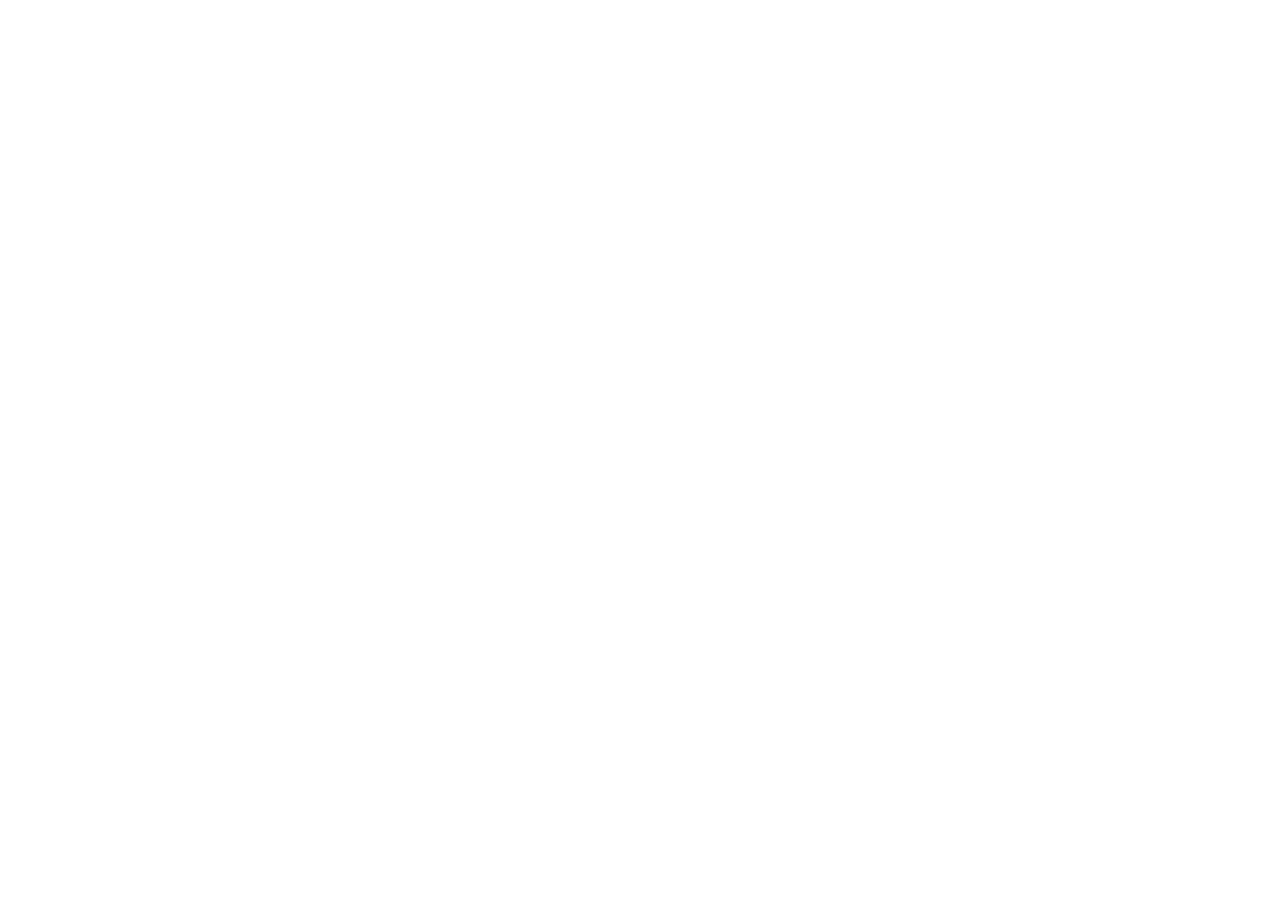
==== index.html @ 8b6b7e8b "大事件项目" ====
<!DOCTYPE html>
<html lang="en">
<head>
    <meta charset="UTF-8">
    <meta http-equiv="X-UA-Compatible" content="IE=edge">
    <meta name="viewport" content="width=device-width, initial-scale=1.0">
    <title>Document</title>
</head>
<body>
    
</body>
</html>
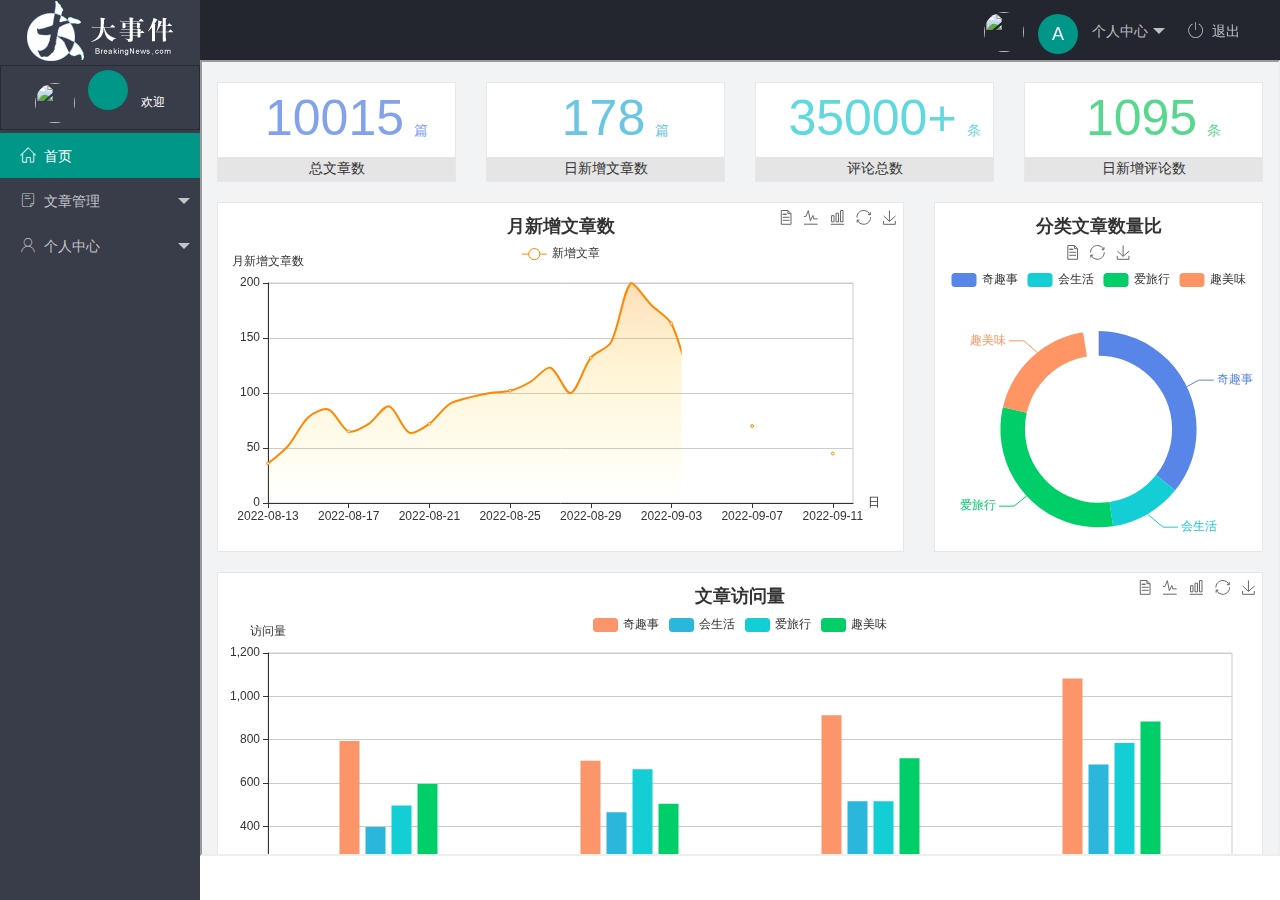
==== commit f87f54f3: "主页完成" ====
--- a/index.html
+++ b/index.html
@@ -1,12 +1,81 @@
 <!DOCTYPE html>
-<html lang="en">
+<html>
 <head>
-    <meta charset="UTF-8">
-    <meta http-equiv="X-UA-Compatible" content="IE=edge">
-    <meta name="viewport" content="width=device-width, initial-scale=1.0">
-    <title>Document</title>
+  <meta charset="utf-8">
+  <meta name="viewport" content="width=device-width">
+  <title>后台主页</title>
+    <!-- layui样式 -->
+    <link href="/assets/lib/layui/css/layui.css" rel="stylesheet">
+    <link href="/assets/fonts/iconfont.css" rel="stylesheet">
+  <link href="/assets/css/index.css" rel="stylesheet">
+    
 </head>
 <body>
-    
+<div class="layui-layout layui-layout-admin">
+  <div class="layui-header">
+    <div class="layui-logo layui-hide-xs layui-bg-black"><img src="/assets/images/logo.png"></div>
+    <!-- 头部区域（可配合layui 已有的水平导航） -->
+    <ul class="layui-nav layui-layout-right" >
+        <li class="layui-nav-item">
+          <a href="javascript:;" class="userimg">
+            <img src="http://t.cn/RCzsdCq" class="layui-nav-img"/>
+            <span class="avatar">A</span>
+            个人中心
+          </a>
+          <dl class="layui-nav-child">
+            <dd><a href="" target="fm">基本资料</a></dd>
+            <dd><a href="" target="fm">更换头像</a></dd>
+            <dd><a href="" target="fm">重置密码</a></dd>
+          </dl>
+        </li>
+        <li class="layui-nav-item">
+            <a href="javascript:;" id="out"><span class="iconfont icon-tuichu"></span>退出</a>
+        </li>
+      </ul>
+  </div>
+  
+  <div class="layui-side layui-bg-black">
+    <div class="layui-side-scroll">
+      <!-- 左侧导航区域（可配合layui已有的垂直导航） -->
+      <div class="user">
+        <img src="http://t.cn/RCzsdCq" class="layui-nav-img" />
+        <span class="avatar"></span>
+        <span id="welcome">欢迎</span>
+      </div>
+      <ul class="layui-nav layui-nav-tree" lay-shrink="all">
+        <li class="layui-nav-item layui-nav-itemed layui-this">
+          <a class="" href="/home/dashboard.html" target="fm"><span class="iconfont icon-home"></span>首页</a>
+        </li>
+        <li class="layui-nav-item">
+          <a href="javascript:;"><span class="iconfont icon-16"></span>文章管理</a>
+          <dl class="layui-nav-child">
+            <dd><a href="javascript:;" target="fm"><i class="layui-icon layui-icon-app"></i>文章累别</a></dd>
+            <dd><a href="javascript:;" target="fm"><i class="layui-icon layui-icon-app"></i>文章列表</a></dd>
+            <dd><a href="javascript:;" target="fm"><i class="layui-icon layui-icon-app"></i>发表文章</a></dd>
+          </dl>
+        </li>
+        <li class="layui-nav-item">
+            <a href="javascript:;"><span class="iconfont icon-user"></span>个人中心</a>
+            <dl class="layui-nav-child">
+              <dd><a href="javascript:;" target="fm"><i class="layui-icon layui-icon-app"></i>基本资料</a></dd>
+              <dd><a href="javascript:;" target="fm"><i class="layui-icon layui-icon-app"></i>更换头像</a></dd>
+              <dd><a href="javascript:;" target="fm"><i class="layui-icon layui-icon-app"></i>重置密码</a></dd>
+            </dl>
+          </li>
+      </ul>
+    </div>
+  </div>
+  
+  <div class="layui-body">
+    <!-- 内容主体区域 -->
+    <iframe name="fm" src="/home/dashboard.html"></iframe>
+  </div> 
+  
+  
+</div>
+<script src="/assets/lib/layui/layui.all.js"></script>
+    <script src="/assets/lib/jquery.js"></script>
+    <script src="/assets/js/base.js"></script>
+    <script src="/assets/js/index.js"></script>
 </body>
 </html>--- a/assets/lib/layui/css/layui.css
+++ b/assets/lib/layui/css/layui.css
@@ -0,0 +1,2 @@
+/** layui-v2.5.5 MIT License By https://www.layui.com */
+ .layui-inline,img{display:inline-block;vertical-align:middle}h1,h2,h3,h4,h5,h6{font-weight:400}.layui-edge,.layui-header,.layui-inline,.layui-main{position:relative}.layui-body,.layui-edge,.layui-elip{overflow:hidden}.layui-btn,.layui-edge,.layui-inline,img{vertical-align:middle}.layui-btn,.layui-disabled,.layui-icon,.layui-unselect{-moz-user-select:none;-webkit-user-select:none;-ms-user-select:none}.layui-elip,.layui-form-checkbox span,.layui-form-pane .layui-form-label{text-overflow:ellipsis;white-space:nowrap}.layui-breadcrumb,.layui-tree-btnGroup{visibility:hidden}blockquote,body,button,dd,div,dl,dt,form,h1,h2,h3,h4,h5,h6,input,li,ol,p,pre,td,textarea,th,ul{margin:0;padding:0;-webkit-tap-highlight-color:rgba(0,0,0,0)}a:active,a:hover{outline:0}img{border:none}li{list-style:none}table{border-collapse:collapse;border-spacing:0}h4,h5,h6{font-size:100%}button,input,optgroup,option,select,textarea{font-family:inherit;font-size:inherit;font-style:inherit;font-weight:inherit;outline:0}pre{white-space:pre-wrap;white-space:-moz-pre-wrap;white-space:-pre-wrap;white-space:-o-pre-wrap;word-wrap:break-word}body{line-height:24px;font:14px Helvetica Neue,Helvetica,PingFang SC,Tahoma,Arial,sans-serif}hr{height:1px;margin:10px 0;border:0;clear:both}a{color:#333;text-decoration:none}a:hover{color:#777}a cite{font-style:normal;*cursor:pointer}.layui-border-box,.layui-border-box *{box-sizing:border-box}.layui-box,.layui-box *{box-sizing:content-box}.layui-clear{clear:both;*zoom:1}.layui-clear:after{content:'\20';clear:both;*zoom:1;display:block;height:0}.layui-inline{*display:inline;*zoom:1}.layui-edge{display:inline-block;width:0;height:0;border-width:6px;border-style:dashed;border-color:transparent}.layui-edge-top{top:-4px;border-bottom-color:#999;border-bottom-style:solid}.layui-edge-right{border-left-color:#999;border-left-style:solid}.layui-edge-bottom{top:2px;border-top-color:#999;border-top-style:solid}.layui-edge-left{border-right-color:#999;border-right-style:solid}.layui-disabled,.layui-disabled:hover{color:#d2d2d2!important;cursor:not-allowed!important}.layui-circle{border-radius:100%}.layui-show{display:block!important}.layui-hide{display:none!important}@font-face{font-family:layui-icon;src:url(../font/iconfont.eot?v=250);src:url(../font/iconfont.eot?v=250#iefix) format('embedded-opentype'),url(../font/iconfont.woff2?v=250) format('woff2'),url(../font/iconfont.woff?v=250) format('woff'),url(../font/iconfont.ttf?v=250) format('truetype'),url(../font/iconfont.svg?v=250#layui-icon) format('svg')}.layui-icon{font-family:layui-icon!important;font-size:16px;font-style:normal;-webkit-font-smoothing:antialiased;-moz-osx-font-smoothing:grayscale}.layui-icon-reply-fill:before{content:"\e611"}.layui-icon-set-fill:before{content:"\e614"}.layui-icon-menu-fill:before{content:"\e60f"}.layui-icon-search:before{content:"\e615"}.layui-icon-share:before{content:"\e641"}.layui-icon-set-sm:before{content:"\e620"}.layui-icon-engine:before{content:"\e628"}.layui-icon-close:before{content:"\1006"}.layui-icon-close-fill:before{content:"\1007"}.layui-icon-chart-screen:before{content:"\e629"}.layui-icon-star:before{content:"\e600"}.layui-icon-circle-dot:before{content:"\e617"}.layui-icon-chat:before{content:"\e606"}.layui-icon-release:before{content:"\e609"}.layui-icon-list:before{content:"\e60a"}.layui-icon-chart:before{content:"\e62c"}.layui-icon-ok-circle:before{content:"\1005"}.layui-icon-layim-theme:before{content:"\e61b"}.layui-icon-table:before{content:"\e62d"}.layui-icon-right:before{content:"\e602"}.layui-icon-left:before{content:"\e603"}.layui-icon-cart-simple:before{content:"\e698"}.layui-icon-face-cry:before{content:"\e69c"}.layui-icon-face-smile:before{content:"\e6af"}.layui-icon-survey:before{content:"\e6b2"}.layui-icon-tree:before{content:"\e62e"}.layui-icon-upload-circle:before{content:"\e62f"}.layui-icon-add-circle:before{content:"\e61f"}.layui-icon-download-circle:before{content:"\e601"}.layui-icon-templeate-1:before{content:"\e630"}.layui-icon-util:before{content:"\e631"}.layui-icon-face-surprised:before{content:"\e664"}.layui-icon-edit:before{content:"\e642"}.layui-icon-speaker:before{content:"\e645"}.layui-icon-down:before{content:"\e61a"}.layui-icon-file:before{content:"\e621"}.layui-icon-layouts:before{content:"\e632"}.layui-icon-rate-half:before{content:"\e6c9"}.layui-icon-add-circle-fine:before{content:"\e608"}.layui-icon-prev-circle:before{content:"\e633"}.layui-icon-read:before{content:"\e705"}.layui-icon-404:before{content:"\e61c"}.layui-icon-carousel:before{content:"\e634"}.layui-icon-help:before{content:"\e607"}.layui-icon-code-circle:before{content:"\e635"}.layui-icon-water:before{content:"\e636"}.layui-icon-username:before{content:"\e66f"}.layui-icon-find-fill:before{content:"\e670"}.layui-icon-about:before{content:"\e60b"}.layui-icon-location:before{content:"\e715"}.layui-icon-up:before{content:"\e619"}.layui-icon-pause:before{content:"\e651"}.layui-icon-date:before{content:"\e637"}.layui-icon-layim-uploadfile:before{content:"\e61d"}.layui-icon-delete:before{content:"\e640"}.layui-icon-play:before{content:"\e652"}.layui-icon-top:before{content:"\e604"}.layui-icon-friends:before{content:"\e612"}.layui-icon-refresh-3:before{content:"\e9aa"}.layui-icon-ok:before{content:"\e605"}.layui-icon-layer:before{content:"\e638"}.layui-icon-face-smile-fine:before{content:"\e60c"}.layui-icon-dollar:before{content:"\e659"}.layui-icon-group:before{content:"\e613"}.layui-icon-layim-download:before{content:"\e61e"}.layui-icon-picture-fine:before{content:"\e60d"}.layui-icon-link:before{content:"\e64c"}.layui-icon-diamond:before{content:"\e735"}.layui-icon-log:before{content:"\e60e"}.layui-icon-rate-solid:before{content:"\e67a"}.layui-icon-fonts-del:before{content:"\e64f"}.layui-icon-unlink:before{content:"\e64d"}.layui-icon-fonts-clear:before{content:"\e639"}.layui-icon-triangle-r:before{content:"\e623"}.layui-icon-circle:before{content:"\e63f"}.layui-icon-radio:before{content:"\e643"}.layui-icon-align-center:before{content:"\e647"}.layui-icon-align-right:before{content:"\e648"}.layui-icon-align-left:before{content:"\e649"}.layui-icon-loading-1:before{content:"\e63e"}.layui-icon-return:before{content:"\e65c"}.layui-icon-fonts-strong:before{content:"\e62b"}.layui-icon-upload:before{content:"\e67c"}.layui-icon-dialogue:before{content:"\e63a"}.layui-icon-video:before{content:"\e6ed"}.layui-icon-headset:before{content:"\e6fc"}.layui-icon-cellphone-fine:before{content:"\e63b"}.layui-icon-add-1:before{content:"\e654"}.layui-icon-face-smile-b:before{content:"\e650"}.layui-icon-fonts-html:before{content:"\e64b"}.layui-icon-form:before{content:"\e63c"}.layui-icon-cart:before{content:"\e657"}.layui-icon-camera-fill:before{content:"\e65d"}.layui-icon-tabs:before{content:"\e62a"}.layui-icon-fonts-code:before{content:"\e64e"}.layui-icon-fire:before{content:"\e756"}.layui-icon-set:before{content:"\e716"}.layui-icon-fonts-u:before{content:"\e646"}.layui-icon-triangle-d:before{content:"\e625"}.layui-icon-tips:before{content:"\e702"}.layui-icon-picture:before{content:"\e64a"}.layui-icon-more-vertical:before{content:"\e671"}.layui-icon-flag:before{content:"\e66c"}.layui-icon-loading:before{content:"\e63d"}.layui-icon-fonts-i:before{content:"\e644"}.layui-icon-refresh-1:before{content:"\e666"}.layui-icon-rmb:before{content:"\e65e"}.layui-icon-home:before{content:"\e68e"}.layui-icon-user:before{content:"\e770"}.layui-icon-notice:before{content:"\e667"}.layui-icon-login-weibo:before{content:"\e675"}.layui-icon-voice:before{content:"\e688"}.layui-icon-upload-drag:before{content:"\e681"}.layui-icon-login-qq:before{content:"\e676"}.layui-icon-snowflake:before{content:"\e6b1"}.layui-icon-file-b:before{content:"\e655"}.layui-icon-template:before{content:"\e663"}.layui-icon-auz:before{content:"\e672"}.layui-icon-console:before{content:"\e665"}.layui-icon-app:before{content:"\e653"}.layui-icon-prev:before{content:"\e65a"}.layui-icon-website:before{content:"\e7ae"}.layui-icon-next:before{content:"\e65b"}.layui-icon-component:before{content:"\e857"}.layui-icon-more:before{content:"\e65f"}.layui-icon-login-wechat:before{content:"\e677"}.layui-icon-shrink-right:before{content:"\e668"}.layui-icon-spread-left:before{content:"\e66b"}.layui-icon-camera:before{content:"\e660"}.layui-icon-note:before{content:"\e66e"}.layui-icon-refresh:before{content:"\e669"}.layui-icon-female:before{content:"\e661"}.layui-icon-male:before{content:"\e662"}.layui-icon-password:before{content:"\e673"}.layui-icon-senior:before{content:"\e674"}.layui-icon-theme:before{content:"\e66a"}.layui-icon-tread:before{content:"\e6c5"}.layui-icon-praise:before{content:"\e6c6"}.layui-icon-star-fill:before{content:"\e658"}.layui-icon-rate:before{content:"\e67b"}.layui-icon-template-1:before{content:"\e656"}.layui-icon-vercode:before{content:"\e679"}.layui-icon-cellphone:before{content:"\e678"}.layui-icon-screen-full:before{content:"\e622"}.layui-icon-screen-restore:before{content:"\e758"}.layui-icon-cols:before{content:"\e610"}.layui-icon-export:before{content:"\e67d"}.layui-icon-print:before{content:"\e66d"}.layui-icon-slider:before{content:"\e714"}.layui-icon-addition:before{content:"\e624"}.layui-icon-subtraction:before{content:"\e67e"}.layui-icon-service:before{content:"\e626"}.layui-icon-transfer:before{content:"\e691"}.layui-main{width:1140px;margin:0 auto}.layui-header{z-index:1000;height:60px}.layui-header a:hover{transition:all .5s;-webkit-transition:all .5s}.layui-side{position:fixed;left:0;top:0;bottom:0;z-index:999;width:200px;overflow-x:hidden}.layui-side-scroll{position:relative;width:220px;height:100%;overflow-x:hidden}.layui-body{position:absolute;left:200px;right:0;top:0;bottom:0;z-index:998;width:auto;overflow-y:auto;box-sizing:border-box}.layui-layout-body{overflow:hidden}.layui-layout-admin .layui-header{background-color:#23262E}.layui-layout-admin .layui-side{top:60px;width:200px;overflow-x:hidden}.layui-layout-admin .layui-body{position:fixed;top:60px;bottom:44px}.layui-layout-admin .layui-main{width:auto;margin:0 15px}.layui-layout-admin .layui-footer{position:fixed;left:200px;right:0;bottom:0;height:44px;line-height:44px;padding:0 15px;background-color:#eee}.layui-layout-admin .layui-logo{position:absolute;left:0;top:0;width:200px;height:100%;line-height:60px;text-align:center;color:#009688;font-size:16px}.layui-layout-admin .layui-header .layui-nav{background:0 0}.layui-layout-left{position:absolute!important;left:200px;top:0}.layui-layout-right{position:absolute!important;right:0;top:0}.layui-container{position:relative;margin:0 auto;padding:0 15px;box-sizing:border-box}.layui-fluid{position:relative;margin:0 auto;padding:0 15px}.layui-row:after,.layui-row:before{content:'';display:block;clear:both}.layui-col-lg1,.layui-col-lg10,.layui-col-lg11,.layui-col-lg12,.layui-col-lg2,.layui-col-lg3,.layui-col-lg4,.layui-col-lg5,.layui-col-lg6,.layui-col-lg7,.layui-col-lg8,.layui-col-lg9,.layui-col-md1,.layui-col-md10,.layui-col-md11,.layui-col-md12,.layui-col-md2,.layui-col-md3,.layui-col-md4,.layui-col-md5,.layui-col-md6,.layui-col-md7,.layui-col-md8,.layui-col-md9,.layui-col-sm1,.layui-col-sm10,.layui-col-sm11,.layui-col-sm12,.layui-col-sm2,.layui-col-sm3,.layui-col-sm4,.layui-col-sm5,.layui-col-sm6,.layui-col-sm7,.layui-col-sm8,.layui-col-sm9,.layui-col-xs1,.layui-col-xs10,.layui-col-xs11,.layui-col-xs12,.layui-col-xs2,.layui-col-xs3,.layui-col-xs4,.layui-col-xs5,.layui-col-xs6,.layui-col-xs7,.layui-col-xs8,.layui-col-xs9{position:relative;display:block;box-sizing:border-box}.layui-col-xs1,.layui-col-xs10,.layui-col-xs11,.layui-col-xs12,.layui-col-xs2,.layui-col-xs3,.layui-col-xs4,.layui-col-xs5,.layui-col-xs6,.layui-col-xs7,.layui-col-xs8,.layui-col-xs9{float:left}.layui-col-xs1{width:8.33333333%}.layui-col-xs2{width:16.66666667%}.layui-col-xs3{width:25%}.layui-col-xs4{width:33.33333333%}.layui-col-xs5{width:41.66666667%}.layui-col-xs6{width:50%}.layui-col-xs7{width:58.33333333%}.layui-col-xs8{width:66.66666667%}.layui-col-xs9{width:75%}.layui-col-xs10{width:83.33333333%}.layui-col-xs11{width:91.66666667%}.layui-col-xs12{width:100%}.layui-col-xs-offset1{margin-left:8.33333333%}.layui-col-xs-offset2{margin-left:16.66666667%}.layui-col-xs-offset3{margin-left:25%}.layui-col-xs-offset4{margin-left:33.33333333%}.layui-col-xs-offset5{margin-left:41.66666667%}.layui-col-xs-offset6{margin-left:50%}.layui-col-xs-offset7{margin-left:58.33333333%}.layui-col-xs-offset8{margin-left:66.66666667%}.layui-col-xs-offset9{margin-left:75%}.layui-col-xs-offset10{margin-left:83.33333333%}.layui-col-xs-offset11{margin-left:91.66666667%}.layui-col-xs-offset12{margin-left:100%}@media screen and (max-width:768px){.layui-hide-xs{display:none!important}.layui-show-xs-block{display:block!important}.layui-show-xs-inline{display:inline!important}.layui-show-xs-inline-block{display:inline-block!important}}@media screen and (min-width:768px){.layui-container{width:750px}.layui-hide-sm{display:none!important}.layui-show-sm-block{display:block!important}.layui-show-sm-inline{display:inline!important}.layui-show-sm-inline-block{display:inline-block!important}.layui-col-sm1,.layui-col-sm10,.layui-col-sm11,.layui-col-sm12,.layui-col-sm2,.layui-col-sm3,.layui-col-sm4,.layui-col-sm5,.layui-col-sm6,.layui-col-sm7,.layui-col-sm8,.layui-col-sm9{float:left}.layui-col-sm1{width:8.33333333%}.layui-col-sm2{width:16.66666667%}.layui-col-sm3{width:25%}.layui-col-sm4{width:33.33333333%}.layui-col-sm5{width:41.66666667%}.layui-col-sm6{width:50%}.layui-col-sm7{width:58.33333333%}.layui-col-sm8{width:66.66666667%}.layui-col-sm9{width:75%}.layui-col-sm10{width:83.33333333%}.layui-col-sm11{width:91.66666667%}.layui-col-sm12{width:100%}.layui-col-sm-offset1{margin-left:8.33333333%}.layui-col-sm-offset2{margin-left:16.66666667%}.layui-col-sm-offset3{margin-left:25%}.layui-col-sm-offset4{margin-left:33.33333333%}.layui-col-sm-offset5{margin-left:41.66666667%}.layui-col-sm-offset6{margin-left:50%}.layui-col-sm-offset7{margin-left:58.33333333%}.layui-col-sm-offset8{margin-left:66.66666667%}.layui-col-sm-offset9{margin-left:75%}.layui-col-sm-offset10{margin-left:83.33333333%}.layui-col-sm-offset11{margin-left:91.66666667%}.layui-col-sm-offset12{margin-left:100%}}@media screen and (min-width:992px){.layui-container{width:970px}.layui-hide-md{display:none!important}.layui-show-md-block{display:block!important}.layui-show-md-inline{display:inline!important}.layui-show-md-inline-block{display:inline-block!important}.layui-col-md1,.layui-col-md10,.layui-col-md11,.layui-col-md12,.layui-col-md2,.layui-col-md3,.layui-col-md4,.layui-col-md5,.layui-col-md6,.layui-col-md7,.layui-col-md8,.layui-col-md9{float:left}.layui-col-md1{width:8.33333333%}.layui-col-md2{width:16.66666667%}.layui-col-md3{width:25%}.layui-col-md4{width:33.33333333%}.layui-col-md5{width:41.66666667%}.layui-col-md6{width:50%}.layui-col-md7{width:58.33333333%}.layui-col-md8{width:66.66666667%}.layui-col-md9{width:75%}.layui-col-md10{width:83.33333333%}.layui-col-md11{width:91.66666667%}.layui-col-md12{width:100%}.layui-col-md-offset1{margin-left:8.33333333%}.layui-col-md-offset2{margin-left:16.66666667%}.layui-col-md-offset3{margin-left:25%}.layui-col-md-offset4{margin-left:33.33333333%}.layui-col-md-offset5{margin-left:41.66666667%}.layui-col-md-offset6{margin-left:50%}.layui-col-md-offset7{margin-left:58.33333333%}.layui-col-md-offset8{margin-left:66.66666667%}.layui-col-md-offset9{margin-left:75%}.layui-col-md-offset10{margin-left:83.33333333%}.layui-col-md-offset11{margin-left:91.66666667%}.layui-col-md-offset12{margin-left:100%}}@media screen and (min-width:1200px){.layui-container{width:1170px}.layui-hide-lg{display:none!important}.layui-show-lg-block{display:block!important}.layui-show-lg-inline{display:inline!important}.layui-show-lg-inline-block{display:inline-block!important}.layui-col-lg1,.layui-col-lg10,.layui-col-lg11,.layui-col-lg12,.layui-col-lg2,.layui-col-lg3,.layui-col-lg4,.layui-col-lg5,.layui-col-lg6,.layui-col-lg7,.layui-col-lg8,.layui-col-lg9{float:left}.layui-col-lg1{width:8.33333333%}.layui-col-lg2{width:16.66666667%}.layui-col-lg3{width:25%}.layui-col-lg4{width:33.33333333%}.layui-col-lg5{width:41.66666667%}.layui-col-lg6{width:50%}.layui-col-lg7{width:58.33333333%}.layui-col-lg8{width:66.66666667%}.layui-col-lg9{width:75%}.layui-col-lg10{width:83.33333333%}.layui-col-lg11{width:91.66666667%}.layui-col-lg12{width:100%}.layui-col-lg-offset1{margin-left:8.33333333%}.layui-col-lg-offset2{margin-left:16.66666667%}.layui-col-lg-offset3{margin-left:25%}.layui-col-lg-offset4{margin-left:33.33333333%}.layui-col-lg-offset5{margin-left:41.66666667%}.layui-col-lg-offset6{margin-left:50%}.layui-col-lg-offset7{margin-left:58.33333333%}.layui-col-lg-offset8{margin-left:66.66666667%}.layui-col-lg-offset9{margin-left:75%}.layui-col-lg-offset10{margin-left:83.33333333%}.layui-col-lg-offset11{margin-left:91.66666667%}.layui-col-lg-offset12{margin-left:100%}}.layui-col-space1{margin:-.5px}.layui-col-space1>*{padding:.5px}.layui-col-space3{margin:-1.5px}.layui-col-space3>*{padding:1.5px}.layui-col-space5{margin:-2.5px}.layui-col-space5>*{padding:2.5px}.layui-col-space8{margin:-3.5px}.layui-col-space8>*{padding:3.5px}.layui-col-space10{margin:-5px}.layui-col-space10>*{padding:5px}.layui-col-space12{margin:-6px}.layui-col-space12>*{padding:6px}.layui-col-space15{margin:-7.5px}.layui-col-space15>*{padding:7.5px}.layui-col-space18{margin:-9px}.layui-col-space18>*{padding:9px}.layui-col-space20{margin:-10px}.layui-col-space20>*{padding:10px}.layui-col-space22{margin:-11px}.layui-col-space22>*{padding:11px}.layui-col-space25{margin:-12.5px}.layui-col-space25>*{padding:12.5px}.layui-col-space30{margin:-15px}.layui-col-space30>*{padding:15px}.layui-btn,.layui-input,.layui-select,.layui-textarea,.layui-upload-button{outline:0;-webkit-appearance:none;transition:all .3s;-webkit-transition:all .3s;box-sizing:border-box}.layui-elem-quote{margin-bottom:10px;padding:15px;line-height:22px;border-left:5px solid #009688;border-radius:0 2px 2px 0;background-color:#f2f2f2}.layui-quote-nm{border-style:solid;border-width:1px 1px 1px 5px;background:0 0}.layui-elem-field{margin-bottom:10px;padding:0;border-width:1px;border-style:solid}.layui-elem-field legend{margin-left:20px;padding:0 10px;font-size:20px;font-weight:300}.layui-field-title{margin:10px 0 20px;border-width:1px 0 0}.layui-field-box{padding:10px 15px}.layui-field-title .layui-field-box{padding:10px 0}.layui-progress{position:relative;height:6px;border-radius:20px;background-color:#e2e2e2}.layui-progress-bar{position:absolute;left:0;top:0;width:0;max-width:100%;height:6px;border-radius:20px;text-align:right;background-color:#5FB878;transition:all .3s;-webkit-transition:all .3s}.layui-progress-big,.layui-progress-big .layui-progress-bar{height:18px;line-height:18px}.layui-progress-text{position:relative;top:-20px;line-height:18px;font-size:12px;color:#666}.layui-progress-big .layui-progress-text{position:static;padding:0 10px;color:#fff}.layui-collapse{border-width:1px;border-style:solid;border-radius:2px}.layui-colla-content,.layui-colla-item{border-top-width:1px;border-top-style:solid}.layui-colla-item:first-child{border-top:none}.layui-colla-title{position:relative;height:42px;line-height:42px;padding:0 15px 0 35px;color:#333;background-color:#f2f2f2;cursor:pointer;font-size:14px;overflow:hidden}.layui-colla-content{display:none;padding:10px 15px;line-height:22px;color:#666}.layui-colla-icon{position:absolute;left:15px;top:0;font-size:14px}.layui-card{margin-bottom:15px;border-radius:2px;background-color:#fff;box-shadow:0 1px 2px 0 rgba(0,0,0,.05)}.layui-card:last-child{margin-bottom:0}.layui-card-header{position:relative;height:42px;line-height:42px;padding:0 15px;border-bottom:1px solid #f6f6f6;color:#333;border-radius:2px 2px 0 0;font-size:14px}.layui-bg-black,.layui-bg-blue,.layui-bg-cyan,.layui-bg-green,.layui-bg-orange,.layui-bg-red{color:#fff!important}.layui-card-body{position:relative;padding:10px 15px;line-height:24px}.layui-card-body[pad15]{padding:15px}.layui-card-body[pad20]{padding:20px}.layui-card-body .layui-table{margin:5px 0}.layui-card .layui-tab{margin:0}.layui-panel-window{position:relative;padding:15px;border-radius:0;border-top:5px solid #E6E6E6;background-color:#fff}.layui-auxiliar-moving{position:fixed;left:0;right:0;top:0;bottom:0;width:100%;height:100%;background:0 0;z-index:9999999999}.layui-form-label,.layui-form-mid,.layui-form-select,.layui-input-block,.layui-input-inline,.layui-textarea{position:relative}.layui-bg-red{background-color:#FF5722!important}.layui-bg-orange{background-color:#FFB800!important}.layui-bg-green{background-color:#009688!important}.layui-bg-cyan{background-color:#2F4056!important}.layui-bg-blue{background-color:#1E9FFF!important}.layui-bg-black{background-color:#393D49!important}.layui-bg-gray{background-color:#eee!important;color:#666!important}.layui-badge-rim,.layui-colla-content,.layui-colla-item,.layui-collapse,.layui-elem-field,.layui-form-pane .layui-form-item[pane],.layui-form-pane .layui-form-label,.layui-input,.layui-layedit,.layui-layedit-tool,.layui-quote-nm,.layui-select,.layui-tab-bar,.layui-tab-card,.layui-tab-title,.layui-tab-title .layui-this:after,.layui-textarea{border-color:#e6e6e6}.layui-timeline-item:before,hr{background-color:#e6e6e6}.layui-text{line-height:22px;font-size:14px;color:#666}.layui-text h1,.layui-text h2,.layui-text h3{font-weight:500;color:#333}.layui-text h1{font-size:30px}.layui-text h2{font-size:24px}.layui-text h3{font-size:18px}.layui-text a:not(.layui-btn){color:#01AAED}.layui-text a:not(.layui-btn):hover{text-decoration:underline}.layui-text ul{padding:5px 0 5px 15px}.layui-text ul li{margin-top:5px;list-style-type:disc}.layui-text em,.layui-word-aux{color:#999!important;padding:0 5px!important}.layui-btn{display:inline-block;height:38px;line-height:38px;padding:0 18px;background-color:#009688;color:#fff;white-space:nowrap;text-align:center;font-size:14px;border:none;border-radius:2px;cursor:pointer}.layui-btn:hover{opacity:.8;filter:alpha(opacity=80);color:#fff}.layui-btn:active{opacity:1;filter:alpha(opacity=100)}.layui-btn+.layui-btn{margin-left:10px}.layui-btn-container{font-size:0}.layui-btn-container .layui-btn{margin-right:10px;margin-bottom:10px}.layui-btn-container .layui-btn+.layui-btn{margin-left:0}.layui-table .layui-btn-container .layui-btn{margin-bottom:9px}.layui-btn-radius{border-radius:100px}.layui-btn .layui-icon{margin-right:3px;font-size:18px;vertical-align:bottom;vertical-align:middle\9}.layui-btn-primary{border:1px solid #C9C9C9;background-color:#fff;color:#555}.layui-btn-primary:hover{border-color:#009688;color:#333}.layui-btn-normal{background-color:#1E9FFF}.layui-btn-warm{background-color:#FFB800}.layui-btn-danger{background-color:#FF5722}.layui-btn-checked{background-color:#5FB878}.layui-btn-disabled,.layui-btn-disabled:active,.layui-btn-disabled:hover{border:1px solid #e6e6e6;background-color:#FBFBFB;color:#C9C9C9;cursor:not-allowed;opacity:1}.layui-btn-lg{height:44px;line-height:44px;padding:0 25px;font-size:16px}.layui-btn-sm{height:30px;line-height:30px;padding:0 10px;font-size:12px}.layui-btn-sm i{font-size:16px!important}.layui-btn-xs{height:22px;line-height:22px;padding:0 5px;font-size:12px}.layui-btn-xs i{font-size:14px!important}.layui-btn-group{display:inline-block;vertical-align:middle;font-size:0}.layui-btn-group .layui-btn{margin-left:0!important;margin-right:0!important;border-left:1px solid rgba(255,255,255,.5);border-radius:0}.layui-btn-group .layui-btn-primary{border-left:none}.layui-btn-group .layui-btn-primary:hover{border-color:#C9C9C9;color:#009688}.layui-btn-group .layui-btn:first-child{border-left:none;border-radius:2px 0 0 2px}.layui-btn-group .layui-btn-primary:first-child{border-left:1px solid #c9c9c9}.layui-btn-group .layui-btn:last-child{border-radius:0 2px 2px 0}.layui-btn-group .layui-btn+.layui-btn{margin-left:0}.layui-btn-group+.layui-btn-group{margin-left:10px}.layui-btn-fluid{width:100%}.layui-input,.layui-select,.layui-textarea{height:38px;line-height:1.3;line-height:38px\9;border-width:1px;border-style:solid;background-color:#fff;border-radius:2px}.layui-input::-webkit-input-placeholder,.layui-select::-webkit-input-placeholder,.layui-textarea::-webkit-input-placeholder{line-height:1.3}.layui-input,.layui-textarea{display:block;width:100%;padding-left:10px}.layui-input:hover,.layui-textarea:hover{border-color:#D2D2D2!important}.layui-input:focus,.layui-textarea:focus{border-color:#C9C9C9!important}.layui-textarea{min-height:100px;height:auto;line-height:20px;padding:6px 10px;resize:vertical}.layui-select{padding:0 10px}.layui-form input[type=checkbox],.layui-form input[type=radio],.layui-form select{display:none}.layui-form [lay-ignore]{display:initial}.layui-form-item{margin-bottom:15px;clear:both;*zoom:1}.layui-form-item:after{content:'\20';clear:both;*zoom:1;display:block;height:0}.layui-form-label{float:left;display:block;padding:9px 15px;width:80px;font-weight:400;line-height:20px;text-align:right}.layui-form-label-col{display:block;float:none;padding:9px 0;line-height:20px;text-align:left}.layui-form-item .layui-inline{margin-bottom:5px;margin-right:10px}.layui-input-block{margin-left:110px;min-height:36px}.layui-input-inline{display:inline-block;vertical-align:middle}.layui-form-item .layui-input-inline{float:left;width:190px;margin-right:10px}.layui-form-text .layui-input-inline{width:auto}.layui-form-mid{float:left;display:block;padding:9px 0!important;line-height:20px;margin-right:10px}.layui-form-danger+.layui-form-select .layui-input,.layui-form-danger:focus{border-color:#FF5722!important}.layui-form-select .layui-input{padding-right:30px;cursor:pointer}.layui-form-select .layui-edge{position:absolute;right:10px;top:50%;margin-top:-3px;cursor:pointer;border-width:6px;border-top-color:#c2c2c2;border-top-style:solid;transition:all .3s;-webkit-transition:all .3s}.layui-form-select dl{display:none;position:absolute;left:0;top:42px;padding:5px 0;z-index:899;min-width:100%;border:1px solid #d2d2d2;max-height:300px;overflow-y:auto;background-color:#fff;border-radius:2px;box-shadow:0 2px 4px rgba(0,0,0,.12);box-sizing:border-box}.layui-form-select dl dd,.layui-form-select dl dt{padding:0 10px;line-height:36px;white-space:nowrap;overflow:hidden;text-overflow:ellipsis}.layui-form-select dl dt{font-size:12px;color:#999}.layui-form-select dl dd{cursor:pointer}.layui-form-select dl dd:hover{background-color:#f2f2f2;-webkit-transition:.5s all;transition:.5s all}.layui-form-select .layui-select-group dd{padding-left:20px}.layui-form-select dl dd.layui-select-tips{padding-left:10px!important;color:#999}.layui-form-select dl dd.layui-this{background-color:#5FB878;color:#fff}.layui-form-checkbox,.layui-form-select dl dd.layui-disabled{background-color:#fff}.layui-form-selected dl{display:block}.layui-form-checkbox,.layui-form-checkbox *,.layui-form-switch{display:inline-block;vertical-align:middle}.layui-form-selected .layui-edge{margin-top:-9px;-webkit-transform:rotate(180deg);transform:rotate(180deg);margin-top:-3px\9}:root .layui-form-selected .layui-edge{margin-top:-9px\0/IE9}.layui-form-selectup dl{top:auto;bottom:42px}.layui-select-none{margin:5px 0;text-align:center;color:#999}.layui-select-disabled .layui-disabled{border-color:#eee!important}.layui-select-disabled .layui-edge{border-top-color:#d2d2d2}.layui-form-checkbox{position:relative;height:30px;line-height:30px;margin-right:10px;padding-right:30px;cursor:pointer;font-size:0;-webkit-transition:.1s linear;transition:.1s linear;box-sizing:border-box}.layui-form-checkbox span{padding:0 10px;height:100%;font-size:14px;border-radius:2px 0 0 2px;background-color:#d2d2d2;color:#fff;overflow:hidden}.layui-form-checkbox:hover span{background-color:#c2c2c2}.layui-form-checkbox i{position:absolute;right:0;top:0;width:30px;height:28px;border:1px solid #d2d2d2;border-left:none;border-radius:0 2px 2px 0;color:#fff;font-size:20px;text-align:center}.layui-form-checkbox:hover i{border-color:#c2c2c2;color:#c2c2c2}.layui-form-checked,.layui-form-checked:hover{border-color:#5FB878}.layui-form-checked span,.layui-form-checked:hover span{background-color:#5FB878}.layui-form-checked i,.layui-form-checked:hover i{color:#5FB878}.layui-form-item .layui-form-checkbox{margin-top:4px}.layui-form-checkbox[lay-skin=primary]{height:auto!important;line-height:normal!important;min-width:18px;min-height:18px;border:none!important;margin-right:0;padding-left:28px;padding-right:0;background:0 0}.layui-form-checkbox[lay-skin=primary] span{padding-left:0;padding-right:15px;line-height:18px;background:0 0;color:#666}.layui-form-checkbox[lay-skin=primary] i{right:auto;left:0;width:16px;height:16px;line-height:16px;border:1px solid #d2d2d2;font-size:12px;border-radius:2px;background-color:#fff;-webkit-transition:.1s linear;transition:.1s linear}.layui-form-checkbox[lay-skin=primary]:hover i{border-color:#5FB878;color:#fff}.layui-form-checked[lay-skin=primary] i{border-color:#5FB878!important;background-color:#5FB878;color:#fff}.layui-checkbox-disbaled[lay-skin=primary] span{background:0 0!important;color:#c2c2c2}.layui-checkbox-disbaled[lay-skin=primary]:hover i{border-color:#d2d2d2}.layui-form-item .layui-form-checkbox[lay-skin=primary]{margin-top:10px}.layui-form-switch{position:relative;height:22px;line-height:22px;min-width:35px;padding:0 5px;margin-top:8px;border:1px solid #d2d2d2;border-radius:20px;cursor:pointer;background-color:#fff;-webkit-transition:.1s linear;transition:.1s linear}.layui-form-switch i{position:absolute;left:5px;top:3px;width:16px;height:16px;border-radius:20px;background-color:#d2d2d2;-webkit-transition:.1s linear;transition:.1s linear}.layui-form-switch em{position:relative;top:0;width:25px;margin-left:21px;padding:0!important;text-align:center!important;color:#999!important;font-style:normal!important;font-size:12px}.layui-form-onswitch{border-color:#5FB878;background-color:#5FB878}.layui-checkbox-disbaled,.layui-checkbox-disbaled i{border-color:#e2e2e2!important}.layui-form-onswitch i{left:100%;margin-left:-21px;background-color:#fff}.layui-form-onswitch em{margin-left:5px;margin-right:21px;color:#fff!important}.layui-checkbox-disbaled span{background-color:#e2e2e2!important}.layui-checkbox-disbaled:hover i{color:#fff!important}[lay-radio]{display:none}.layui-form-radio,.layui-form-radio *{display:inline-block;vertical-align:middle}.layui-form-radio{line-height:28px;margin:6px 10px 0 0;padding-right:10px;cursor:pointer;font-size:0}.layui-form-radio *{font-size:14px}.layui-form-radio>i{margin-right:8px;font-size:22px;color:#c2c2c2}.layui-form-radio>i:hover,.layui-form-radioed>i{color:#5FB878}.layui-radio-disbaled>i{color:#e2e2e2!important}.layui-form-pane .layui-form-label{width:110px;padding:8px 15px;height:38px;line-height:20px;border-width:1px;border-style:solid;border-radius:2px 0 0 2px;text-align:center;background-color:#FBFBFB;overflow:hidden;box-sizing:border-box}.layui-form-pane .layui-input-inline{margin-left:-1px}.layui-form-pane .layui-input-block{margin-left:110px;left:-1px}.layui-form-pane .layui-input{border-radius:0 2px 2px 0}.layui-form-pane .layui-form-text .layui-form-label{float:none;width:100%;border-radius:2px;box-sizing:border-box;text-align:left}.layui-form-pane .layui-form-text .layui-input-inline{display:block;margin:0;top:-1px;clear:both}.layui-form-pane .layui-form-text .layui-input-block{margin:0;left:0;top:-1px}.layui-form-pane .layui-form-text .layui-textarea{min-height:100px;border-radius:0 0 2px 2px}.layui-form-pane .layui-form-checkbox{margin:4px 0 4px 10px}.layui-form-pane .layui-form-radio,.layui-form-pane .layui-form-switch{margin-top:6px;margin-left:10px}.layui-form-pane .layui-form-item[pane]{position:relative;border-width:1px;border-style:solid}.layui-form-pane .layui-form-item[pane] .layui-form-label{position:absolute;left:0;top:0;height:100%;border-width:0 1px 0 0}.layui-form-pane .layui-form-item[pane] .layui-input-inline{margin-left:110px}@media screen and (max-width:450px){.layui-form-item .layui-form-label{text-overflow:ellipsis;overflow:hidden;white-space:nowrap}.layui-form-item .layui-inline{display:block;margin-right:0;margin-bottom:20px;clear:both}.layui-form-item .layui-inline:after{content:'\20';clear:both;display:block;height:0}.layui-form-item .layui-input-inline{display:block;float:none;left:-3px;width:auto;margin:0 0 10px 112px}.layui-form-item .layui-input-inline+.layui-form-mid{margin-left:110px;top:-5px;padding:0}.layui-form-item .layui-form-checkbox{margin-right:5px;margin-bottom:5px}}.layui-layedit{border-width:1px;border-style:solid;border-radius:2px}.layui-layedit-tool{padding:3px 5px;border-bottom-width:1px;border-bottom-style:solid;font-size:0}.layedit-tool-fixed{position:fixed;top:0;border-top:1px solid #e2e2e2}.layui-layedit-tool .layedit-tool-mid,.layui-layedit-tool .layui-icon{display:inline-block;vertical-align:middle;text-align:center;font-size:14px}.layui-layedit-tool .layui-icon{position:relative;width:32px;height:30px;line-height:30px;margin:3px 5px;color:#777;cursor:pointer;border-radius:2px}.layui-layedit-tool .layui-icon:hover{color:#393D49}.layui-layedit-tool .layui-icon:active{color:#000}.layui-layedit-tool .layedit-tool-active{background-color:#e2e2e2;color:#000}.layui-layedit-tool .layui-disabled,.layui-layedit-tool .layui-disabled:hover{color:#d2d2d2;cursor:not-allowed}.layui-layedit-tool .layedit-tool-mid{width:1px;height:18px;margin:0 10px;background-color:#d2d2d2}.layedit-tool-html{width:50px!important;font-size:30px!important}.layedit-tool-b,.layedit-tool-code,.layedit-tool-help{font-size:16px!important}.layedit-tool-d,.layedit-tool-face,.layedit-tool-image,.layedit-tool-unlink{font-size:18px!important}.layedit-tool-image input{position:absolute;font-size:0;left:0;top:0;width:100%;height:100%;opacity:.01;filter:Alpha(opacity=1);cursor:pointer}.layui-layedit-iframe iframe{display:block;width:100%}#LAY_layedit_code{overflow:hidden}.layui-laypage{display:inline-block;*display:inline;*zoom:1;vertical-align:middle;margin:10px 0;font-size:0}.layui-laypage>a:first-child,.layui-laypage>a:first-child em{border-radius:2px 0 0 2px}.layui-laypage>a:last-child,.layui-laypage>a:last-child em{border-radius:0 2px 2px 0}.layui-laypage>:first-child{margin-left:0!important}.layui-laypage>:last-child{margin-right:0!important}.layui-laypage a,.layui-laypage button,.layui-laypage input,.layui-laypage select,.layui-laypage span{border:1px solid #e2e2e2}.layui-laypage a,.layui-laypage span{display:inline-block;*display:inline;*zoom:1;vertical-align:middle;padding:0 15px;height:28px;line-height:28px;margin:0 -1px 5px 0;background-color:#fff;color:#333;font-size:12px}.layui-flow-more a *,.layui-laypage input,.layui-table-view select[lay-ignore]{display:inline-block}.layui-laypage a:hover{color:#009688}.layui-laypage em{font-style:normal}.layui-laypage .layui-laypage-spr{color:#999;font-weight:700}.layui-laypage a{text-decoration:none}.layui-laypage .layui-laypage-curr{position:relative}.layui-laypage .layui-laypage-curr em{position:relative;color:#fff}.layui-laypage .layui-laypage-curr .layui-laypage-em{position:absolute;left:-1px;top:-1px;padding:1px;width:100%;height:100%;background-color:#009688}.layui-laypage-em{border-radius:2px}.layui-laypage-next em,.layui-laypage-prev em{font-family:Sim sun;font-size:16px}.layui-laypage .layui-laypage-count,.layui-laypage .layui-laypage-limits,.layui-laypage .layui-laypage-refresh,.layui-laypage .layui-laypage-skip{margin-left:10px;margin-right:10px;padding:0;border:none}.layui-laypage .layui-laypage-limits,.layui-laypage .layui-laypage-refresh{vertical-align:top}.layui-laypage .layui-laypage-refresh i{font-size:18px;cursor:pointer}.layui-laypage select{height:22px;padding:3px;border-radius:2px;cursor:pointer}.layui-laypage .layui-laypage-skip{height:30px;line-height:30px;color:#999}.layui-laypage button,.layui-laypage input{height:30px;line-height:30px;border-radius:2px;vertical-align:top;background-color:#fff;box-sizing:border-box}.layui-laypage input{width:40px;margin:0 10px;padding:0 3px;text-align:center}.layui-laypage input:focus,.layui-laypage select:focus{border-color:#009688!important}.layui-laypage button{margin-left:10px;padding:0 10px;cursor:pointer}.layui-table,.layui-table-view{margin:10px 0}.layui-flow-more{margin:10px 0;text-align:center;color:#999;font-size:14px}.layui-flow-more a{height:32px;line-height:32px}.layui-flow-more a *{vertical-align:top}.layui-flow-more a cite{padding:0 20px;border-radius:3px;background-color:#eee;color:#333;font-style:normal}.layui-flow-more a cite:hover{opacity:.8}.layui-flow-more a i{font-size:30px;color:#737383}.layui-table{width:100%;background-color:#fff;color:#666}.layui-table tr{transition:all .3s;-webkit-transition:all .3s}.layui-table th{text-align:left;font-weight:400}.layui-table tbody tr:hover,.layui-table thead tr,.layui-table-click,.layui-table-header,.layui-table-hover,.layui-table-mend,.layui-table-patch,.layui-table-tool,.layui-table-total,.layui-table-total tr,.layui-table[lay-even] tr:nth-child(even){background-color:#f2f2f2}.layui-table td,.layui-table th,.layui-table-col-set,.layui-table-fixed-r,.layui-table-grid-down,.layui-table-header,.layui-table-page,.layui-table-tips-main,.layui-table-tool,.layui-table-total,.layui-table-view,.layui-table[lay-skin=line],.layui-table[lay-skin=row]{border-width:1px;border-style:solid;border-color:#e6e6e6}.layui-table td,.layui-table th{position:relative;padding:9px 15px;min-height:20px;line-height:20px;font-size:14px}.layui-table[lay-skin=line] td,.layui-table[lay-skin=line] th{border-width:0 0 1px}.layui-table[lay-skin=row] td,.layui-table[lay-skin=row] th{border-width:0 1px 0 0}.layui-table[lay-skin=nob] td,.layui-table[lay-skin=nob] th{border:none}.layui-table img{max-width:100px}.layui-table[lay-size=lg] td,.layui-table[lay-size=lg] th{padding:15px 30px}.layui-table-view .layui-table[lay-size=lg] .layui-table-cell{height:40px;line-height:40px}.layui-table[lay-size=sm] td,.layui-table[lay-size=sm] th{font-size:12px;padding:5px 10px}.layui-table-view .layui-table[lay-size=sm] .layui-table-cell{height:20px;line-height:20px}.layui-table[lay-data]{display:none}.layui-table-box{position:relative;overflow:hidden}.layui-table-view .layui-table{position:relative;width:auto;margin:0}.layui-table-view .layui-table[lay-skin=line]{border-width:0 1px 0 0}.layui-table-view .layui-table[lay-skin=row]{border-width:0 0 1px}.layui-table-view .layui-table td,.layui-table-view .layui-table th{padding:5px 0;border-top:none;border-left:none}.layui-table-view .layui-table th.layui-unselect .layui-table-cell span{cursor:pointer}.layui-table-view .layui-table td{cursor:default}.layui-table-view .layui-table td[data-edit=text]{cursor:text}.layui-table-view .layui-form-checkbox[lay-skin=primary] i{width:18px;height:18px}.layui-table-view .layui-form-radio{line-height:0;padding:0}.layui-table-view .layui-form-radio>i{margin:0;font-size:20px}.layui-table-init{position:absolute;left:0;top:0;width:100%;height:100%;text-align:center;z-index:110}.layui-table-init .layui-icon{position:absolute;left:50%;top:50%;margin:-15px 0 0 -15px;font-size:30px;color:#c2c2c2}.layui-table-header{border-width:0 0 1px;overflow:hidden}.layui-table-header .layui-table{margin-bottom:-1px}.layui-table-tool .layui-inline[lay-event]{position:relative;width:26px;height:26px;padding:5px;line-height:16px;margin-right:10px;text-align:center;color:#333;border:1px solid #ccc;cursor:pointer;-webkit-transition:.5s all;transition:.5s all}.layui-table-tool .layui-inline[lay-event]:hover{border:1px solid #999}.layui-table-tool-temp{padding-right:120px}.layui-table-tool-self{position:absolute;right:17px;top:10px}.layui-table-tool .layui-table-tool-self .layui-inline[lay-event]{margin:0 0 0 10px}.layui-table-tool-panel{position:absolute;top:29px;left:-1px;padding:5px 0;min-width:150px;min-height:40px;border:1px solid #d2d2d2;text-align:left;overflow-y:auto;background-color:#fff;box-shadow:0 2px 4px rgba(0,0,0,.12)}.layui-table-cell,.layui-table-tool-panel li{overflow:hidden;text-overflow:ellipsis;white-space:nowrap}.layui-table-tool-panel li{padding:0 10px;line-height:30px;-webkit-transition:.5s all;transition:.5s all}.layui-table-tool-panel li .layui-form-checkbox[lay-skin=primary]{width:100%;padding-left:28px}.layui-table-tool-panel li:hover{background-color:#f2f2f2}.layui-table-tool-panel li .layui-form-checkbox[lay-skin=primary] i{position:absolute;left:0;top:0}.layui-table-tool-panel li .layui-form-checkbox[lay-skin=primary] span{padding:0}.layui-table-tool .layui-table-tool-self .layui-table-tool-panel{left:auto;right:-1px}.layui-table-col-set{position:absolute;right:0;top:0;width:20px;height:100%;border-width:0 0 0 1px;background-color:#fff}.layui-table-sort{width:10px;height:20px;margin-left:5px;cursor:pointer!important}.layui-table-sort .layui-edge{position:absolute;left:5px;border-width:5px}.layui-table-sort .layui-table-sort-asc{top:3px;border-top:none;border-bottom-style:solid;border-bottom-color:#b2b2b2}.layui-table-sort .layui-table-sort-asc:hover{border-bottom-color:#666}.layui-table-sort .layui-table-sort-desc{bottom:5px;border-bottom:none;border-top-style:solid;border-top-color:#b2b2b2}.layui-table-sort .layui-table-sort-desc:hover{border-top-color:#666}.layui-table-sort[lay-sort=asc] .layui-table-sort-asc{border-bottom-color:#000}.layui-table-sort[lay-sort=desc] .layui-table-sort-desc{border-top-color:#000}.layui-table-cell{height:28px;line-height:28px;padding:0 15px;position:relative;box-sizing:border-box}.layui-table-cell .layui-form-checkbox[lay-skin=primary]{top:-1px;padding:0}.layui-table-cell .layui-table-link{color:#01AAED}.laytable-cell-checkbox,.laytable-cell-numbers,.laytable-cell-radio,.laytable-cell-space{padding:0;text-align:center}.layui-table-body{position:relative;overflow:auto;margin-right:-1px;margin-bottom:-1px}.layui-table-body .layui-none{line-height:26px;padding:15px;text-align:center;color:#999}.layui-table-fixed{position:absolute;left:0;top:0;z-index:101}.layui-table-fixed .layui-table-body{overflow:hidden}.layui-table-fixed-l{box-shadow:0 -1px 8px rgba(0,0,0,.08)}.layui-table-fixed-r{left:auto;right:-1px;border-width:0 0 0 1px;box-shadow:-1px 0 8px rgba(0,0,0,.08)}.layui-table-fixed-r .layui-table-header{position:relative;overflow:visible}.layui-table-mend{position:absolute;right:-49px;top:0;height:100%;width:50px}.layui-table-tool{position:relative;z-index:890;width:100%;min-height:50px;line-height:30px;padding:10px 15px;border-width:0 0 1px}.layui-table-tool .layui-btn-container{margin-bottom:-10px}.layui-table-page,.layui-table-total{border-width:1px 0 0;margin-bottom:-1px;overflow:hidden}.layui-table-page{position:relative;width:100%;padding:7px 7px 0;height:41px;font-size:12px;white-space:nowrap}.layui-table-page>div{height:26px}.layui-table-page .layui-laypage{margin:0}.layui-table-page .layui-laypage a,.layui-table-page .layui-laypage span{height:26px;line-height:26px;margin-bottom:10px;border:none;background:0 0}.layui-table-page .layui-laypage a,.layui-table-page .layui-laypage span.layui-laypage-curr{padding:0 12px}.layui-table-page .layui-laypage span{margin-left:0;padding:0}.layui-table-page .layui-laypage .layui-laypage-prev{margin-left:-7px!important}.layui-table-page .layui-laypage .layui-laypage-curr .layui-laypage-em{left:0;top:0;padding:0}.layui-table-page .layui-laypage button,.layui-table-page .layui-laypage input{height:26px;line-height:26px}.layui-table-page .layui-laypage input{width:40px}.layui-table-page .layui-laypage button{padding:0 10px}.layui-table-page select{height:18px}.layui-table-patch .layui-table-cell{padding:0;width:30px}.layui-table-edit{position:absolute;left:0;top:0;width:100%;height:100%;padding:0 14px 1px;border-radius:0;box-shadow:1px 1px 20px rgba(0,0,0,.15)}.layui-table-edit:focus{border-color:#5FB878!important}select.layui-table-edit{padding:0 0 0 10px;border-color:#C9C9C9}.layui-table-view .layui-form-checkbox,.layui-table-view .layui-form-radio,.layui-table-view .layui-form-switch{top:0;margin:0;box-sizing:content-box}.layui-table-view .layui-form-checkbox{top:-1px;height:26px;line-height:26px}.layui-table-view .layui-form-checkbox i{height:26px}.layui-table-grid .layui-table-cell{overflow:visible}.layui-table-grid-down{position:absolute;top:0;right:0;width:26px;height:100%;padding:5px 0;border-width:0 0 0 1px;text-align:center;background-color:#fff;color:#999;cursor:pointer}.layui-table-grid-down .layui-icon{position:absolute;top:50%;left:50%;margin:-8px 0 0 -8px}.layui-table-grid-down:hover{background-color:#fbfbfb}body .layui-table-tips .layui-layer-content{background:0 0;padding:0;box-shadow:0 1px 6px rgba(0,0,0,.12)}.layui-table-tips-main{margin:-44px 0 0 -1px;max-height:150px;padding:8px 15px;font-size:14px;overflow-y:scroll;background-color:#fff;color:#666}.layui-table-tips-c{position:absolute;right:-3px;top:-13px;width:20px;height:20px;padding:3px;cursor:pointer;background-color:#666;border-radius:50%;color:#fff}.layui-table-tips-c:hover{background-color:#777}.layui-table-tips-c:before{position:relative;right:-2px}.layui-upload-file{display:none!important;opacity:.01;filter:Alpha(opacity=1)}.layui-upload-drag,.layui-upload-form,.layui-upload-wrap{display:inline-block}.layui-upload-list{margin:10px 0}.layui-upload-choose{padding:0 10px;color:#999}.layui-upload-drag{position:relative;padding:30px;border:1px dashed #e2e2e2;background-color:#fff;text-align:center;cursor:pointer;color:#999}.layui-upload-drag .layui-icon{font-size:50px;color:#009688}.layui-upload-drag[lay-over]{border-color:#009688}.layui-upload-iframe{position:absolute;width:0;height:0;border:0;visibility:hidden}.layui-upload-wrap{position:relative;vertical-align:middle}.layui-upload-wrap .layui-upload-file{display:block!important;position:absolute;left:0;top:0;z-index:10;font-size:100px;width:100%;height:100%;opacity:.01;filter:Alpha(opacity=1);cursor:pointer}.layui-transfer-active,.layui-transfer-box{display:inline-block;vertical-align:middle}.layui-transfer-box,.layui-transfer-header,.layui-transfer-search{border-width:0;border-style:solid;border-color:#e6e6e6}.layui-transfer-box{position:relative;border-width:1px;width:200px;height:360px;border-radius:2px;background-color:#fff}.layui-transfer-box .layui-form-checkbox{width:100%;margin:0!important}.layui-transfer-header{height:38px;line-height:38px;padding:0 10px;border-bottom-width:1px}.layui-transfer-search{position:relative;padding:10px;border-bottom-width:1px}.layui-transfer-search .layui-input{height:32px;padding-left:30px;font-size:12px}.layui-transfer-search .layui-icon-search{position:absolute;left:20px;top:50%;margin-top:-8px;color:#666}.layui-transfer-active{margin:0 15px}.layui-transfer-active .layui-btn{display:block;margin:0;padding:0 15px;background-color:#5FB878;border-color:#5FB878;color:#fff}.layui-transfer-active .layui-btn-disabled{background-color:#FBFBFB;border-color:#e6e6e6;color:#C9C9C9}.layui-transfer-active .layui-btn:first-child{margin-bottom:15px}.layui-transfer-active .layui-btn .layui-icon{margin:0;font-size:14px!important}.layui-transfer-data{padding:5px 0;overflow:auto}.layui-transfer-data li{height:32px;line-height:32px;padding:0 10px}.layui-transfer-data li:hover{background-color:#f2f2f2;transition:.5s all}.layui-transfer-data .layui-none{padding:15px 10px;text-align:center;color:#999}.layui-nav{position:relative;padding:0 20px;background-color:#393D49;color:#fff;border-radius:2px;font-size:0;box-sizing:border-box}.layui-nav *{font-size:14px}.layui-nav .layui-nav-item{position:relative;display:inline-block;*display:inline;*zoom:1;vertical-align:middle;line-height:60px}.layui-nav .layui-nav-item a{display:block;padding:0 20px;color:#fff;color:rgba(255,255,255,.7);transition:all .3s;-webkit-transition:all .3s}.layui-nav .layui-this:after,.layui-nav-bar,.layui-nav-tree .layui-nav-itemed:after{position:absolute;left:0;top:0;width:0;height:5px;background-color:#5FB878;transition:all .2s;-webkit-transition:all .2s}.layui-nav-bar{z-index:1000}.layui-nav .layui-nav-item a:hover,.layui-nav .layui-this a{color:#fff}.layui-nav .layui-this:after{content:'';top:auto;bottom:0;width:100%}.layui-nav-img{width:30px;height:30px;margin-right:10px;border-radius:50%}.layui-nav .layui-nav-more{content:'';width:0;height:0;border-style:solid dashed dashed;border-color:#fff transparent transparent;overflow:hidden;cursor:pointer;transition:all .2s;-webkit-transition:all .2s;position:absolute;top:50%;right:3px;margin-top:-3px;border-width:6px;border-top-color:rgba(255,255,255,.7)}.layui-nav .layui-nav-mored,.layui-nav-itemed>a .layui-nav-more{margin-top:-9px;border-style:dashed dashed solid;border-color:transparent transparent #fff}.layui-nav-child{display:none;position:absolute;left:0;top:65px;min-width:100%;line-height:36px;padding:5px 0;box-shadow:0 2px 4px rgba(0,0,0,.12);border:1px solid #d2d2d2;background-color:#fff;z-index:100;border-radius:2px;white-space:nowrap}.layui-nav .layui-nav-child a{color:#333}.layui-nav .layui-nav-child a:hover{background-color:#f2f2f2;color:#000}.layui-nav-child dd{position:relative}.layui-nav .layui-nav-child dd.layui-this a,.layui-nav-child dd.layui-this{background-color:#5FB878;color:#fff}.layui-nav-child dd.layui-this:after{display:none}.layui-nav-tree{width:200px;padding:0}.layui-nav-tree .layui-nav-item{display:block;width:100%;line-height:45px}.layui-nav-tree .layui-nav-item a{position:relative;height:45px;line-height:45px;text-overflow:ellipsis;overflow:hidden;white-space:nowrap}.layui-nav-tree .layui-nav-item a:hover{background-color:#4E5465}.layui-nav-tree .layui-nav-bar{width:5px;height:0;background-color:#009688}.layui-nav-tree .layui-nav-child dd.layui-this,.layui-nav-tree .layui-nav-child dd.layui-this a,.layui-nav-tree .layui-this,.layui-nav-tree .layui-this>a,.layui-nav-tree .layui-this>a:hover{background-color:#009688;color:#fff}.layui-nav-tree .layui-this:after{display:none}.layui-nav-itemed>a,.layui-nav-tree .layui-nav-title a,.layui-nav-tree .layui-nav-title a:hover{color:#fff!important}.layui-nav-tree .layui-nav-child{position:relative;z-index:0;top:0;border:none;box-shadow:none}.layui-nav-tree .layui-nav-child a{height:40px;line-height:40px;color:#fff;color:rgba(255,255,255,.7)}.layui-nav-tree .layui-nav-child,.layui-nav-tree .layui-nav-child a:hover{background:0 0;color:#fff}.layui-nav-tree .layui-nav-more{right:10px}.layui-nav-itemed>.layui-nav-child{display:block;padding:0;background-color:rgba(0,0,0,.3)!important}.layui-nav-itemed>.layui-nav-child>.layui-this>.layui-nav-child{display:block}.layui-nav-side{position:fixed;top:0;bottom:0;left:0;overflow-x:hidden;z-index:999}.layui-bg-blue .layui-nav-bar,.layui-bg-blue .layui-nav-itemed:after,.layui-bg-blue .layui-this:after{background-color:#93D1FF}.layui-bg-blue .layui-nav-child dd.layui-this{background-color:#1E9FFF}.layui-bg-blue .layui-nav-itemed>a,.layui-nav-tree.layui-bg-blue .layui-nav-title a,.layui-nav-tree.layui-bg-blue .layui-nav-title a:hover{background-color:#007DDB!important}.layui-breadcrumb{font-size:0}.layui-breadcrumb>*{font-size:14px}.layui-breadcrumb a{color:#999!important}.layui-breadcrumb a:hover{color:#5FB878!important}.layui-breadcrumb a cite{color:#666;font-style:normal}.layui-breadcrumb span[lay-separator]{margin:0 10px;color:#999}.layui-tab{margin:10px 0;text-align:left!important}.layui-tab[overflow]>.layui-tab-title{overflow:hidden}.layui-tab-title{position:relative;left:0;height:40px;white-space:nowrap;font-size:0;border-bottom-width:1px;border-bottom-style:solid;transition:all .2s;-webkit-transition:all .2s}.layui-tab-title li{display:inline-block;*display:inline;*zoom:1;vertical-align:middle;font-size:14px;transition:all .2s;-webkit-transition:all .2s;position:relative;line-height:40px;min-width:65px;padding:0 15px;text-align:center;cursor:pointer}.layui-tab-title li a{display:block}.layui-tab-title .layui-this{color:#000}.layui-tab-title .layui-this:after{position:absolute;left:0;top:0;content:'';width:100%;height:41px;border-width:1px;border-style:solid;border-bottom-color:#fff;border-radius:2px 2px 0 0;box-sizing:border-box;pointer-events:none}.layui-tab-bar{position:absolute;right:0;top:0;z-index:10;width:30px;height:39px;line-height:39px;border-width:1px;border-style:solid;border-radius:2px;text-align:center;background-color:#fff;cursor:pointer}.layui-tab-bar .layui-icon{position:relative;display:inline-block;top:3px;transition:all .3s;-webkit-transition:all .3s}.layui-tab-item{display:none}.layui-tab-more{padding-right:30px;height:auto!important;white-space:normal!important}.layui-tab-more li.layui-this:after{border-bottom-color:#e2e2e2;border-radius:2px}.layui-tab-more .layui-tab-bar .layui-icon{top:-2px;top:3px\9;-webkit-transform:rotate(180deg);transform:rotate(180deg)}:root .layui-tab-more .layui-tab-bar .layui-icon{top:-2px\0/IE9}.layui-tab-content{padding:10px}.layui-tab-title li .layui-tab-close{position:relative;display:inline-block;width:18px;height:18px;line-height:20px;margin-left:8px;top:1px;text-align:center;font-size:14px;color:#c2c2c2;transition:all .2s;-webkit-transition:all .2s}.layui-tab-title li .layui-tab-close:hover{border-radius:2px;background-color:#FF5722;color:#fff}.layui-tab-brief>.layui-tab-title .layui-this{color:#009688}.layui-tab-brief>.layui-tab-more li.layui-this:after,.layui-tab-brief>.layui-tab-title .layui-this:after{border:none;border-radius:0;border-bottom:2px solid #5FB878}.layui-tab-brief[overflow]>.layui-tab-title .layui-this:after{top:-1px}.layui-tab-card{border-width:1px;border-style:solid;border-radius:2px;box-shadow:0 2px 5px 0 rgba(0,0,0,.1)}.layui-tab-card>.layui-tab-title{background-color:#f2f2f2}.layui-tab-card>.layui-tab-title li{margin-right:-1px;margin-left:-1px}.layui-tab-card>.layui-tab-title .layui-this{background-color:#fff}.layui-tab-card>.layui-tab-title .layui-this:after{border-top:none;border-width:1px;border-bottom-color:#fff}.layui-tab-card>.layui-tab-title .layui-tab-bar{height:40px;line-height:40px;border-radius:0;border-top:none;border-right:none}.layui-tab-card>.layui-tab-more .layui-this{background:0 0;color:#5FB878}.layui-tab-card>.layui-tab-more .layui-this:after{border:none}.layui-timeline{padding-left:5px}.layui-timeline-item{position:relative;padding-bottom:20px}.layui-timeline-axis{position:absolute;left:-5px;top:0;z-index:10;width:20px;height:20px;line-height:20px;background-color:#fff;color:#5FB878;border-radius:50%;text-align:center;cursor:pointer}.layui-timeline-axis:hover{color:#FF5722}.layui-timeline-item:before{content:'';position:absolute;left:5px;top:0;z-index:0;width:1px;height:100%}.layui-timeline-item:last-child:before{display:none}.layui-timeline-item:first-child:before{display:block}.layui-timeline-content{padding-left:25px}.layui-timeline-title{position:relative;margin-bottom:10px}.layui-badge,.layui-badge-dot,.layui-badge-rim{position:relative;display:inline-block;padding:0 6px;font-size:12px;text-align:center;background-color:#FF5722;color:#fff;border-radius:2px}.layui-badge{height:18px;line-height:18px}.layui-badge-dot{width:8px;height:8px;padding:0;border-radius:50%}.layui-badge-rim{height:18px;line-height:18px;border-width:1px;border-style:solid;background-color:#fff;color:#666}.layui-btn .layui-badge,.layui-btn .layui-badge-dot{margin-left:5px}.layui-nav .layui-badge,.layui-nav .layui-badge-dot{position:absolute;top:50%;margin:-8px 6px 0}.layui-tab-title .layui-badge,.layui-tab-title .layui-badge-dot{left:5px;top:-2px}.layui-carousel{position:relative;left:0;top:0;background-color:#f8f8f8}.layui-carousel>[carousel-item]{position:relative;width:100%;height:100%;overflow:hidden}.layui-carousel>[carousel-item]:before{position:absolute;content:'\e63d';left:50%;top:50%;width:100px;line-height:20px;margin:-10px 0 0 -50px;text-align:center;color:#c2c2c2;font-family:layui-icon!important;font-size:30px;font-style:normal;-webkit-font-smoothing:antialiased;-moz-osx-font-smoothing:grayscale}.layui-carousel>[carousel-item]>*{display:none;position:absolute;left:0;top:0;width:100%;height:100%;background-color:#f8f8f8;transition-duration:.3s;-webkit-transition-duration:.3s}.layui-carousel-updown>*{-webkit-transition:.3s ease-in-out up;transition:.3s ease-in-out up}.layui-carousel-arrow{display:none\9;opacity:0;position:absolute;left:10px;top:50%;margin-top:-18px;width:36px;height:36px;line-height:36px;text-align:center;font-size:20px;border:0;border-radius:50%;background-color:rgba(0,0,0,.2);color:#fff;-webkit-transition-duration:.3s;transition-duration:.3s;cursor:pointer}.layui-carousel-arrow[lay-type=add]{left:auto!important;right:10px}.layui-carousel:hover .layui-carousel-arrow[lay-type=add],.layui-carousel[lay-arrow=always] .layui-carousel-arrow[lay-type=add]{right:20px}.layui-carousel[lay-arrow=always] .layui-carousel-arrow{opacity:1;left:20px}.layui-carousel[lay-arrow=none] .layui-carousel-arrow{display:none}.layui-carousel-arrow:hover,.layui-carousel-ind ul:hover{background-color:rgba(0,0,0,.35)}.layui-carousel:hover .layui-carousel-arrow{display:block\9;opacity:1;left:20px}.layui-carousel-ind{position:relative;top:-35px;width:100%;line-height:0!important;text-align:center;font-size:0}.layui-carousel[lay-indicator=outside]{margin-bottom:30px}.layui-carousel[lay-indicator=outside] .layui-carousel-ind{top:10px}.layui-carousel[lay-indicator=outside] .layui-carousel-ind ul{background-color:rgba(0,0,0,.5)}.layui-carousel[lay-indicator=none] .layui-carousel-ind{display:none}.layui-carousel-ind ul{display:inline-block;padding:5px;background-color:rgba(0,0,0,.2);border-radius:10px;-webkit-transition-duration:.3s;transition-duration:.3s}.layui-carousel-ind li{display:inline-block;width:10px;height:10px;margin:0 3px;font-size:14px;background-color:#e2e2e2;background-color:rgba(255,255,255,.5);border-radius:50%;cursor:pointer;-webkit-transition-duration:.3s;transition-duration:.3s}.layui-carousel-ind li:hover{background-color:rgba(255,255,255,.7)}.layui-carousel-ind li.layui-this{background-color:#fff}.layui-carousel>[carousel-item]>.layui-carousel-next,.layui-carousel>[carousel-item]>.layui-carousel-prev,.layui-carousel>[carousel-item]>.layui-this{display:block}.layui-carousel>[carousel-item]>.layui-this{left:0}.layui-carousel>[carousel-item]>.layui-carousel-prev{left:-100%}.layui-carousel>[carousel-item]>.layui-carousel-next{left:100%}.layui-carousel>[carousel-item]>.layui-carousel-next.layui-carousel-left,.layui-carousel>[carousel-item]>.layui-carousel-prev.layui-carousel-right{left:0}.layui-carousel>[carousel-item]>.layui-this.layui-carousel-left{left:-100%}.layui-carousel>[carousel-item]>.layui-this.layui-carousel-right{left:100%}.layui-carousel[lay-anim=updown] .layui-carousel-arrow{left:50%!important;top:20px;margin:0 0 0 -18px}.layui-carousel[lay-anim=updown]>[carousel-item]>*,.layui-carousel[lay-anim=fade]>[carousel-item]>*{left:0!important}.layui-carousel[lay-anim=updown] .layui-carousel-arrow[lay-type=add]{top:auto!important;bottom:20px}.layui-carousel[lay-anim=updown] .layui-carousel-ind{position:absolute;top:50%;right:20px;width:auto;height:auto}.layui-carousel[lay-anim=updown] .layui-carousel-ind ul{padding:3px 5px}.layui-carousel[lay-anim=updown] .layui-carousel-ind li{display:block;margin:6px 0}.layui-carousel[lay-anim=updown]>[carousel-item]>.layui-this{top:0}.layui-carousel[lay-anim=updown]>[carousel-item]>.layui-carousel-prev{top:-100%}.layui-carousel[lay-anim=updown]>[carousel-item]>.layui-carousel-next{top:100%}.layui-carousel[lay-anim=updown]>[carousel-item]>.layui-carousel-next.layui-carousel-left,.layui-carousel[lay-anim=updown]>[carousel-item]>.layui-carousel-prev.layui-carousel-right{top:0}.layui-carousel[lay-anim=updown]>[carousel-item]>.layui-this.layui-carousel-left{top:-100%}.layui-carousel[lay-anim=updown]>[carousel-item]>.layui-this.layui-carousel-right{top:100%}.layui-carousel[lay-anim=fade]>[carousel-item]>.layui-carousel-next,.layui-carousel[lay-anim=fade]>[carousel-item]>.layui-carousel-prev{opacity:0}.layui-carousel[lay-anim=fade]>[carousel-item]>.layui-carousel-next.layui-carousel-left,.layui-carousel[lay-anim=fade]>[carousel-item]>.layui-carousel-prev.layui-carousel-right{opacity:1}.layui-carousel[lay-anim=fade]>[carousel-item]>.layui-this.layui-carousel-left,.layui-carousel[lay-anim=fade]>[carousel-item]>.layui-this.layui-carousel-right{opacity:0}.layui-fixbar{position:fixed;right:15px;bottom:15px;z-index:999999}.layui-fixbar li{width:50px;height:50px;line-height:50px;margin-bottom:1px;text-align:center;cursor:pointer;font-size:30px;background-color:#9F9F9F;color:#fff;border-radius:2px;opacity:.95}.layui-fixbar li:hover{opacity:.85}.layui-fixbar li:active{opacity:1}.layui-fixbar .layui-fixbar-top{display:none;font-size:40px}body .layui-util-face{border:none;background:0 0}body .layui-util-face .layui-layer-content{padding:0;background-color:#fff;color:#666;box-shadow:none}.layui-util-face .layui-layer-TipsG{display:none}.layui-util-face ul{position:relative;width:372px;padding:10px;border:1px solid #D9D9D9;background-color:#fff;box-shadow:0 0 20px rgba(0,0,0,.2)}.layui-util-face ul li{cursor:pointer;float:left;border:1px solid #e8e8e8;height:22px;width:26px;overflow:hidden;margin:-1px 0 0 -1px;padding:4px 2px;text-align:center}.layui-util-face ul li:hover{position:relative;z-index:2;border:1px solid #eb7350;background:#fff9ec}.layui-code{position:relative;margin:10px 0;padding:15px;line-height:20px;border:1px solid #ddd;border-left-width:6px;background-color:#F2F2F2;color:#333;font-family:Courier New;font-size:12px}.layui-rate,.layui-rate *{display:inline-block;vertical-align:middle}.layui-rate{padding:10px 5px 10px 0;font-size:0}.layui-rate li i.layui-icon{font-size:20px;color:#FFB800;margin-right:5px;transition:all .3s;-webkit-transition:all .3s}.layui-rate li i:hover{cursor:pointer;transform:scale(1.12);-webkit-transform:scale(1.12)}.layui-rate[readonly] li i:hover{cursor:default;transform:scale(1)}.layui-colorpicker{width:26px;height:26px;border:1px solid #e6e6e6;padding:5px;border-radius:2px;line-height:24px;display:inline-block;cursor:pointer;transition:all .3s;-webkit-transition:all .3s}.layui-colorpicker:hover{border-color:#d2d2d2}.layui-colorpicker.layui-colorpicker-lg{width:34px;height:34px;line-height:32px}.layui-colorpicker.layui-colorpicker-sm{width:24px;height:24px;line-height:22px}.layui-colorpicker.layui-colorpicker-xs{width:22px;height:22px;line-height:20px}.layui-colorpicker-trigger-bgcolor{display:block;background:url([data-uri]);border-radius:2px}.layui-colorpicker-trigger-span{display:block;height:100%;box-sizing:border-box;border:1px solid rgba(0,0,0,.15);border-radius:2px;text-align:center}.layui-colorpicker-trigger-i{display:inline-block;color:#FFF;font-size:12px}.layui-colorpicker-trigger-i.layui-icon-close{color:#999}.layui-colorpicker-main{position:absolute;z-index:66666666;width:280px;padding:7px;background:#FFF;border:1px solid #d2d2d2;border-radius:2px;box-shadow:0 2px 4px rgba(0,0,0,.12)}.layui-colorpicker-main-wrapper{height:180px;position:relative}.layui-colorpicker-basis{width:260px;height:100%;position:relative}.layui-colorpicker-basis-white{width:100%;height:100%;position:absolute;top:0;left:0;background:linear-gradient(90deg,#FFF,hsla(0,0%,100%,0))}.layui-colorpicker-basis-black{width:100%;height:100%;position:absolute;top:0;left:0;background:linear-gradient(0deg,#000,transparent)}.layui-colorpicker-basis-cursor{width:10px;height:10px;border:1px solid #FFF;border-radius:50%;position:absolute;top:-3px;right:-3px;cursor:pointer}.layui-colorpicker-side{position:absolute;top:0;right:0;width:12px;height:100%;background:linear-gradient(red,#FF0,#0F0,#0FF,#00F,#F0F,red)}.layui-colorpicker-side-slider{width:100%;height:5px;box-shadow:0 0 1px #888;box-sizing:border-box;background:#FFF;border-radius:1px;border:1px solid #f0f0f0;cursor:pointer;position:absolute;left:0}.layui-colorpicker-main-alpha{display:none;height:12px;margin-top:7px;background:url([data-uri])}.layui-colorpicker-alpha-bgcolor{height:100%;position:relative}.layui-colorpicker-alpha-slider{width:5px;height:100%;box-shadow:0 0 1px #888;box-sizing:border-box;background:#FFF;border-radius:1px;border:1px solid #f0f0f0;cursor:pointer;position:absolute;top:0}.layui-colorpicker-main-pre{padding-top:7px;font-size:0}.layui-colorpicker-pre{width:20px;height:20px;border-radius:2px;display:inline-block;margin-left:6px;margin-bottom:7px;cursor:pointer}.layui-colorpicker-pre:nth-child(11n+1){margin-left:0}.layui-colorpicker-pre-isalpha{background:url([data-uri])}.layui-colorpicker-pre.layui-this{box-shadow:0 0 3px 2px rgba(0,0,0,.15)}.layui-colorpicker-pre>div{height:100%;border-radius:2px}.layui-colorpicker-main-input{text-align:right;padding-top:7px}.layui-colorpicker-main-input .layui-btn-container .layui-btn{margin:0 0 0 10px}.layui-colorpicker-main-input div.layui-inline{float:left;margin-right:10px;font-size:14px}.layui-colorpicker-main-input input.layui-input{width:150px;height:30px;color:#666}.layui-slider{height:4px;background:#e2e2e2;border-radius:3px;position:relative;cursor:pointer}.layui-slider-bar{border-radius:3px;position:absolute;height:100%}.layui-slider-step{position:absolute;top:0;width:4px;height:4px;border-radius:50%;background:#FFF;-webkit-transform:translateX(-50%);transform:translateX(-50%)}.layui-slider-wrap{width:36px;height:36px;position:absolute;top:-16px;-webkit-transform:translateX(-50%);transform:translateX(-50%);z-index:10;text-align:center}.layui-slider-wrap-btn{width:12px;height:12px;border-radius:50%;background:#FFF;display:inline-block;vertical-align:middle;cursor:pointer;transition:.3s}.layui-slider-wrap:after{content:"";height:100%;display:inline-block;vertical-align:middle}.layui-slider-wrap-btn.layui-slider-hover,.layui-slider-wrap-btn:hover{transform:scale(1.2)}.layui-slider-wrap-btn.layui-disabled:hover{transform:scale(1)!important}.layui-slider-tips{position:absolute;top:-42px;z-index:66666666;white-space:nowrap;display:none;-webkit-transform:translateX(-50%);transform:translateX(-50%);color:#FFF;background:#000;border-radius:3px;height:25px;line-height:25px;padding:0 10px}.layui-slider-tips:after{content:'';position:absolute;bottom:-12px;left:50%;margin-left:-6px;width:0;height:0;border-width:6px;border-style:solid;border-color:#000 transparent transparent}.layui-slider-input{width:70px;height:32px;border:1px solid #e6e6e6;border-radius:3px;font-size:16px;line-height:32px;position:absolute;right:0;top:-15px}.layui-slider-input-btn{display:none;position:absolute;top:0;right:0;width:20px;height:100%;border-left:1px solid #d2d2d2}.layui-slider-input-btn i{cursor:pointer;position:absolute;right:0;bottom:0;width:20px;height:50%;font-size:12px;line-height:16px;text-align:center;color:#999}.layui-slider-input-btn i:first-child{top:0;border-bottom:1px solid #d2d2d2}.layui-slider-input-txt{height:100%;font-size:14px}.layui-slider-input-txt input{height:100%;border:none}.layui-slider-input-btn i:hover{color:#009688}.layui-slider-vertical{width:4px;margin-left:34px}.layui-slider-vertical .layui-slider-bar{width:4px}.layui-slider-vertical .layui-slider-step{top:auto;left:0;-webkit-transform:translateY(50%);transform:translateY(50%)}.layui-slider-vertical .layui-slider-wrap{top:auto;left:-16px;-webkit-transform:translateY(50%);transform:translateY(50%)}.layui-slider-vertical .layui-slider-tips{top:auto;left:2px}@media \0screen{.layui-slider-wrap-btn{margin-left:-20px}.layui-slider-vertical .layui-slider-wrap-btn{margin-left:0;margin-bottom:-20px}.layui-slider-vertical .layui-slider-tips{margin-left:-8px}.layui-slider>span{margin-left:8px}}.layui-tree{line-height:22px}.layui-tree .layui-form-checkbox{margin:0!important}.layui-tree-set{width:100%;position:relative}.layui-tree-pack{display:none;padding-left:20px;position:relative}.layui-tree-iconClick,.layui-tree-main{display:inline-block;vertical-align:middle}.layui-tree-line .layui-tree-pack{padding-left:27px}.layui-tree-line .layui-tree-set .layui-tree-set:after{content:'';position:absolute;top:14px;left:-9px;width:17px;height:0;border-top:1px dotted #c0c4cc}.layui-tree-entry{position:relative;padding:3px 0;height:20px;white-space:nowrap}.layui-tree-entry:hover{background-color:#eee}.layui-tree-line .layui-tree-entry:hover{background-color:rgba(0,0,0,0)}.layui-tree-line .layui-tree-entry:hover .layui-tree-txt{color:#999;text-decoration:underline;transition:.3s}.layui-tree-main{cursor:pointer;padding-right:10px}.layui-tree-line .layui-tree-set:before{content:'';position:absolute;top:0;left:-9px;width:0;height:100%;border-left:1px dotted #c0c4cc}.layui-tree-line .layui-tree-set.layui-tree-setLineShort:before{height:13px}.layui-tree-line .layui-tree-set.layui-tree-setHide:before{height:0}.layui-tree-iconClick{position:relative;height:20px;line-height:20px;margin:0 10px;color:#c0c4cc}.layui-tree-icon{height:12px;line-height:12px;width:12px;text-align:center;border:1px solid #c0c4cc}.layui-tree-iconClick .layui-icon{font-size:18px}.layui-tree-icon .layui-icon{font-size:12px;color:#666}.layui-tree-iconArrow{padding:0 5px}.layui-tree-iconArrow:after{content:'';position:absolute;left:4px;top:3px;z-index:100;width:0;height:0;border-width:5px;border-style:solid;border-color:transparent transparent transparent #c0c4cc;transition:.5s}.layui-tree-btnGroup,.layui-tree-editInput{position:relative;vertical-align:middle;display:inline-block}.layui-tree-spread>.layui-tree-entry>.layui-tree-iconClick>.layui-tree-iconArrow:after{transform:rotate(90deg) translate(3px,4px)}.layui-tree-txt{display:inline-block;vertical-align:middle;color:#555}.layui-tree-search{margin-bottom:15px;color:#666}.layui-tree-btnGroup .layui-icon{display:inline-block;vertical-align:middle;padding:0 2px;cursor:pointer}.layui-tree-btnGroup .layui-icon:hover{color:#999;transition:.3s}.layui-tree-entry:hover .layui-tree-btnGroup{visibility:visible}.layui-tree-editInput{height:20px;line-height:20px;padding:0 3px;border:none;background-color:rgba(0,0,0,.05)}.layui-tree-emptyText{text-align:center;color:#999}.layui-anim{-webkit-animation-duration:.3s;animation-duration:.3s;-webkit-animation-fill-mode:both;animation-fill-mode:both}.layui-anim.layui-icon{display:inline-block}.layui-anim-loop{-webkit-animation-iteration-count:infinite;animation-iteration-count:infinite}.layui-trans,.layui-trans a{transition:all .3s;-webkit-transition:all .3s}@-webkit-keyframes layui-rotate{from{-webkit-transform:rotate(0)}to{-webkit-transform:rotate(360deg)}}@keyframes layui-rotate{from{transform:rotate(0)}to{transform:rotate(360deg)}}.layui-anim-rotate{-webkit-animation-name:layui-rotate;animation-name:layui-rotate;-webkit-animation-duration:1s;animation-duration:1s;-webkit-animation-timing-function:linear;animation-timing-function:linear}@-webkit-keyframes layui-up{from{-webkit-transform:translate3d(0,100%,0);opacity:.3}to{-webkit-transform:translate3d(0,0,0);opacity:1}}@keyframes layui-up{from{transform:translate3d(0,100%,0);opacity:.3}to{transform:translate3d(0,0,0);opacity:1}}.layui-anim-up{-webkit-animation-name:layui-up;animation-name:layui-up}@-webkit-keyframes layui-upbit{from{-webkit-transform:translate3d(0,30px,0);opacity:.3}to{-webkit-transform:translate3d(0,0,0);opacity:1}}@keyframes layui-upbit{from{transform:translate3d(0,30px,0);opacity:.3}to{transform:translate3d(0,0,0);opacity:1}}.layui-anim-upbit{-webkit-animation-name:layui-upbit;animation-name:layui-upbit}@-webkit-keyframes layui-scale{0%{opacity:.3;-webkit-transform:scale(.5)}100%{opacity:1;-webkit-transform:scale(1)}}@keyframes layui-scale{0%{opacity:.3;-ms-transform:scale(.5);transform:scale(.5)}100%{opacity:1;-ms-transform:scale(1);transform:scale(1)}}.layui-anim-scale{-webkit-animation-name:layui-scale;animation-name:layui-scale}@-webkit-keyframes layui-scale-spring{0%{opacity:.5;-webkit-transform:scale(.5)}80%{opacity:.8;-webkit-transform:scale(1.1)}100%{opacity:1;-webkit-transform:scale(1)}}@keyframes layui-scale-spring{0%{opacity:.5;transform:scale(.5)}80%{opacity:.8;transform:scale(1.1)}100%{opacity:1;transform:scale(1)}}.layui-anim-scaleSpring{-webkit-animation-name:layui-scale-spring;animation-name:layui-scale-spring}@-webkit-keyframes layui-fadein{0%{opacity:0}100%{opacity:1}}@keyframes layui-fadein{0%{opacity:0}100%{opacity:1}}.layui-anim-fadein{-webkit-animation-name:layui-fadein;animation-name:layui-fadein}@-webkit-keyframes layui-fadeout{0%{opacity:1}100%{opacity:0}}@keyframes layui-fadeout{0%{opacity:1}100%{opacity:0}}.layui-anim-fadeout{-webkit-animation-name:layui-fadeout;animation-name:layui-fadeout}--- a/assets/fonts/iconfont.css
+++ b/assets/fonts/iconfont.css
@@ -0,0 +1,37 @@
+@font-face {font-family: "iconfont";
+  src: url('iconfont.eot?t=1576139966484'); /* IE9 */
+  src: url('iconfont.eot?t=1576139966484#iefix') format('embedded-opentype'), /* IE6-IE8 */
+  url('[data-uri]') format('woff2'),
+  url('iconfont.woff?t=1576139966484') format('woff'),
+  url('iconfont.ttf?t=1576139966484') format('truetype'), /* chrome, firefox, opera, Safari, Android, iOS 4.2+ */
+  url('iconfont.svg?t=1576139966484#iconfont') format('svg'); /* iOS 4.1- */
+}
+
+.iconfont {
+  font-family: "iconfont" !important;
+  font-size: 16px;
+  font-style: normal;
+  -webkit-font-smoothing: antialiased;
+  -moz-osx-font-smoothing: grayscale;
+}
+
+.icon-home:before {
+  content: "\e6a9";
+}
+
+.icon-user:before {
+  content: "\e614";
+}
+
+.icon-pinglun:before {
+  content: "\e616";
+}
+
+.icon-tuichu:before {
+  content: "\e865";
+}
+
+.icon-16:before {
+  content: "\e615";
+}
+
--- a/assets/css/index.css
+++ b/assets/css/index.css
@@ -0,0 +1,47 @@
+*{
+    margin: 0;
+    padding: 0;
+    box-sizing: border-box;
+}
+.iconfont{
+    margin-right: 8px;
+}
+.layui-icon{
+    margin-left: 20px;
+    margin-right: 8px;
+}
+iframe{
+    width: 100%;
+    height: 100%;
+}
+.user{
+    width: 200px;
+    height: 65px;
+    text-align: center;
+    line-height: 65px;
+    border: 1px solid #282b33;
+    margin-bottom: 3px;
+    margin-top: 5px;
+    font-size: 12px;
+    user-select: none;
+}
+.avatar{
+    display: inline-block;
+    height: 40px;
+    width: 40px;
+    line-height: 40px;
+    background-color: #009688;
+    border-radius: 50%;
+    text-align: center;
+    font-size: 18px;
+    color: #ffffff;
+    /* 相对定位是依据自身移动的 */
+    position: relative;
+    top: 4px;
+    margin-right: 10px;
+}
+.layui-nav-img{
+   
+    height: 40px ;
+    width: 40px ;
+}
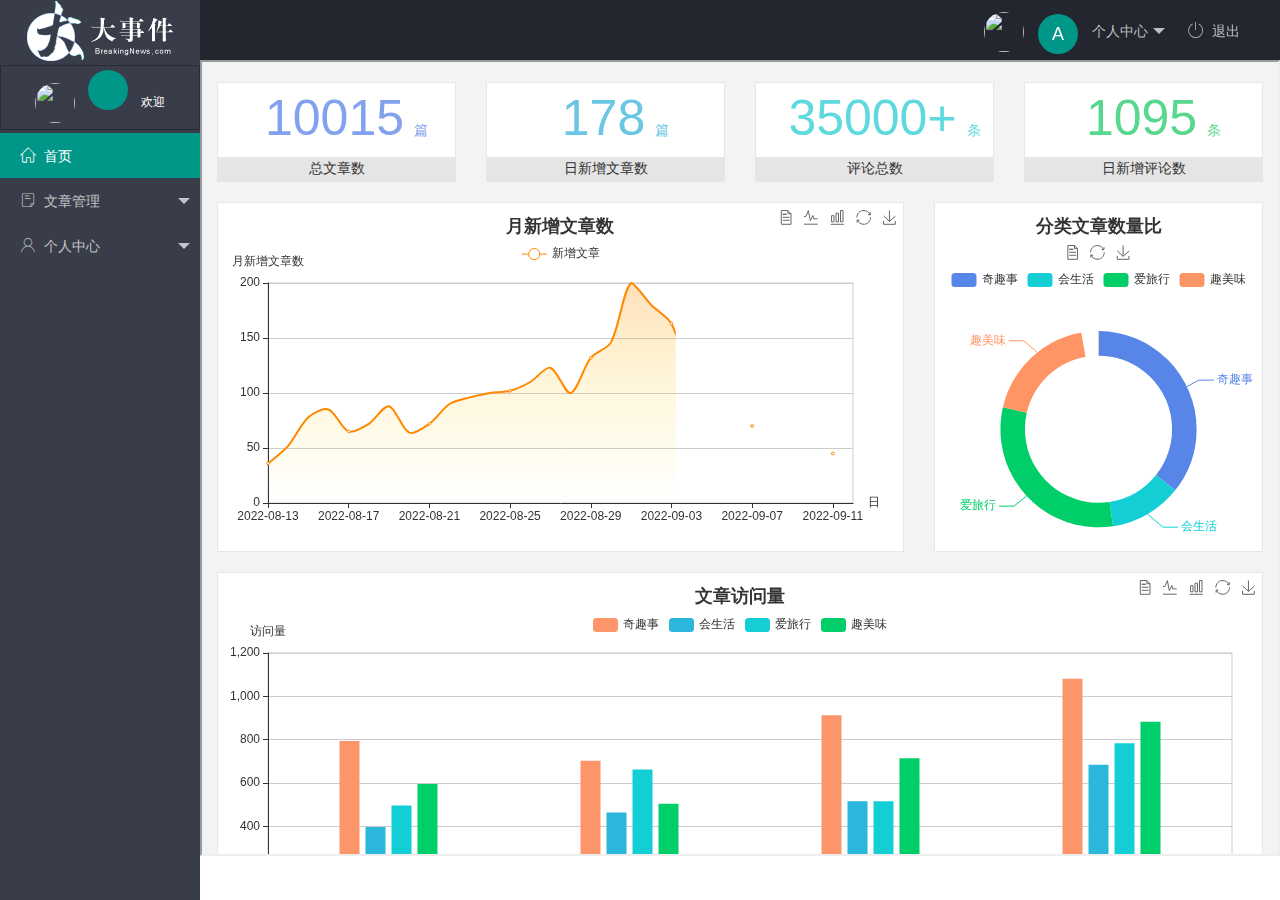
==== commit e7d56e6d: "个人中心完成" ====
--- a/index.html
+++ b/index.html
@@ -23,9 +23,9 @@
             个人中心
           </a>
           <dl class="layui-nav-child">
-            <dd><a href="" target="fm">基本资料</a></dd>
-            <dd><a href="" target="fm">更换头像</a></dd>
-            <dd><a href="" target="fm">重置密码</a></dd>
+            <dd><a href="/user/user_info.html" target="fm">基本资料</a></dd>
+            <dd><a href="/user/user_avatar.html" target="fm">更换头像</a></dd>
+            <dd><a href="/user/user_pwd.html" target="fm">重置密码</a></dd>
           </dl>
         </li>
         <li class="layui-nav-item">
@@ -57,9 +57,9 @@
         <li class="layui-nav-item">
             <a href="javascript:;"><span class="iconfont icon-user"></span>个人中心</a>
             <dl class="layui-nav-child">
-              <dd><a href="javascript:;" target="fm"><i class="layui-icon layui-icon-app"></i>基本资料</a></dd>
-              <dd><a href="javascript:;" target="fm"><i class="layui-icon layui-icon-app"></i>更换头像</a></dd>
-              <dd><a href="javascript:;" target="fm"><i class="layui-icon layui-icon-app"></i>重置密码</a></dd>
+              <dd><a href="/user/user_info.html" target="fm"><i class="layui-icon layui-icon-app"></i>基本资料</a></dd>
+              <dd><a href="/user/user_avatar.html" target="fm"><i class="layui-icon layui-icon-app"></i>更换头像</a></dd>
+              <dd><a href="/user/user_pwd.html" target="fm"><i class="layui-icon layui-icon-app"></i>重置密码</a></dd>
             </dl>
           </li>
       </ul>
@@ -70,8 +70,6 @@
     <!-- 内容主体区域 -->
     <iframe name="fm" src="/home/dashboard.html"></iframe>
   </div> 
-  
-  
 </div>
 <script src="/assets/lib/layui/layui.all.js"></script>
     <script src="/assets/lib/jquery.js"></script>
